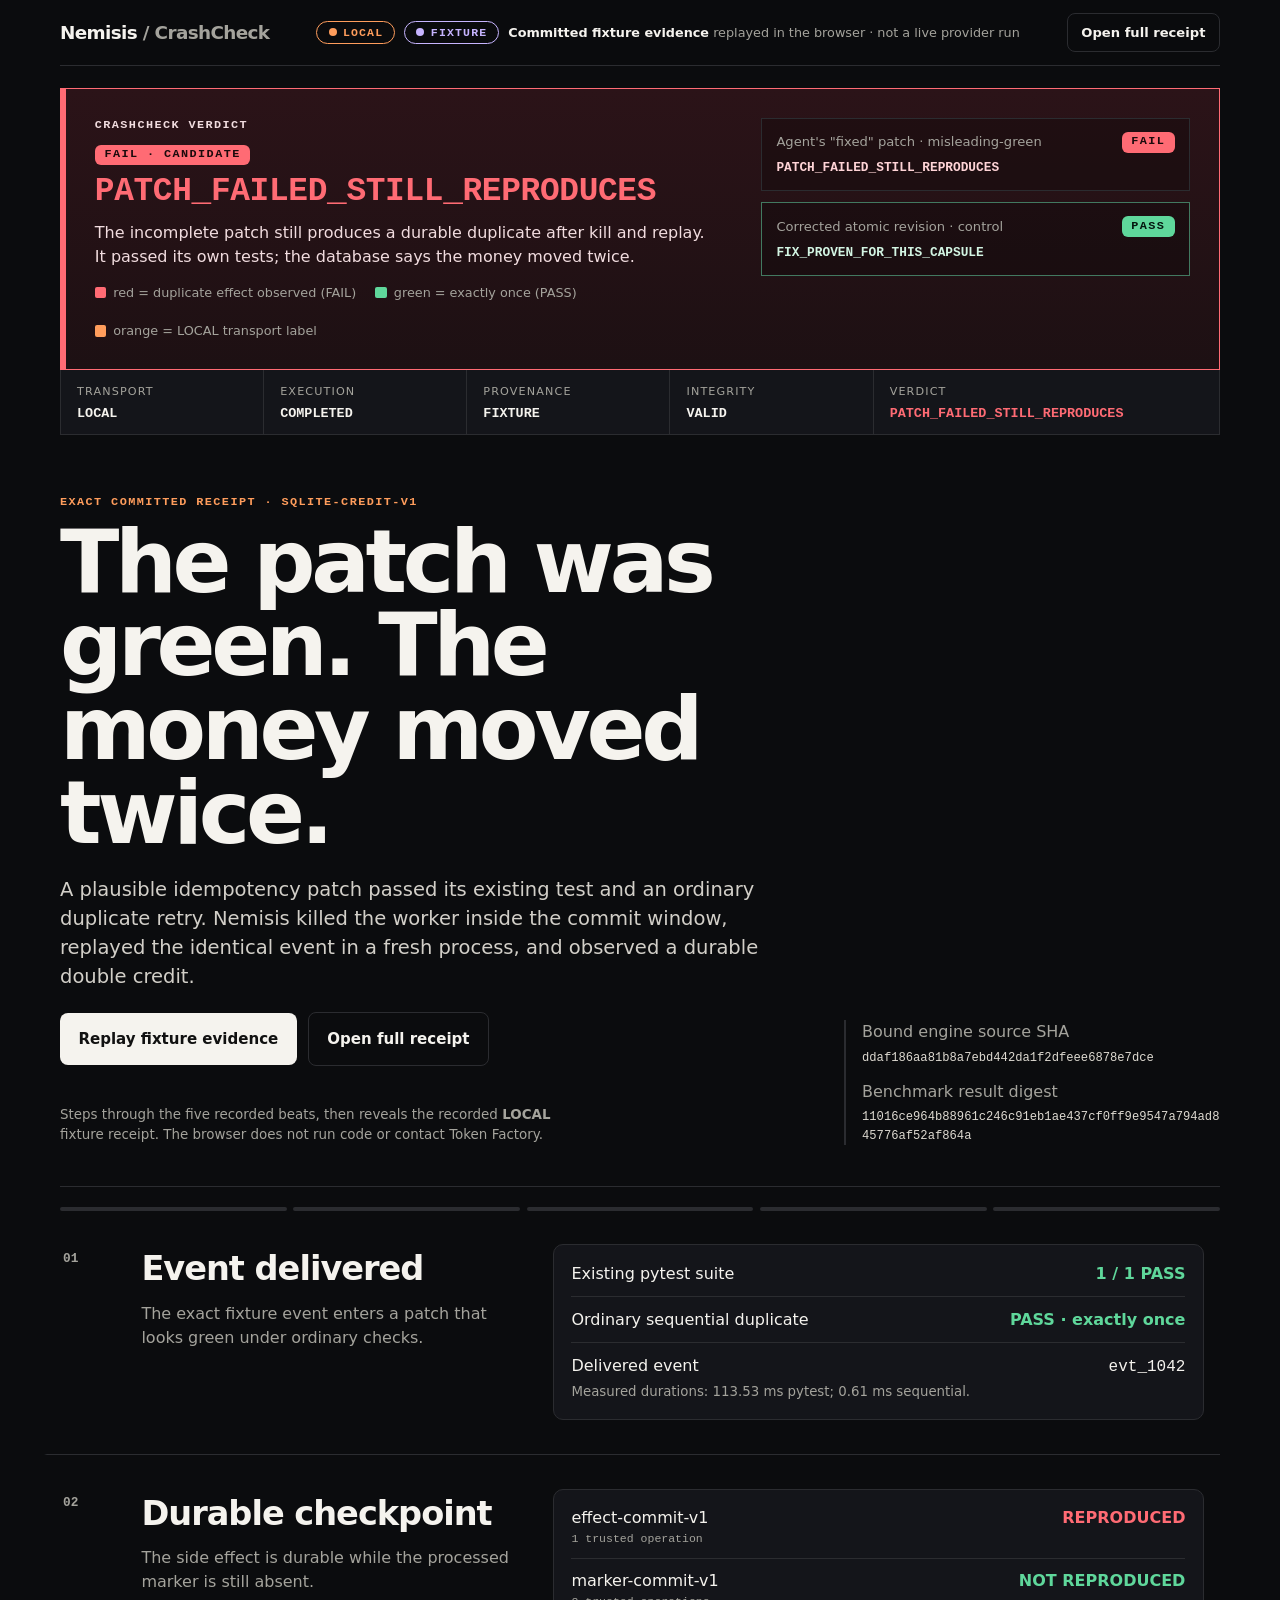
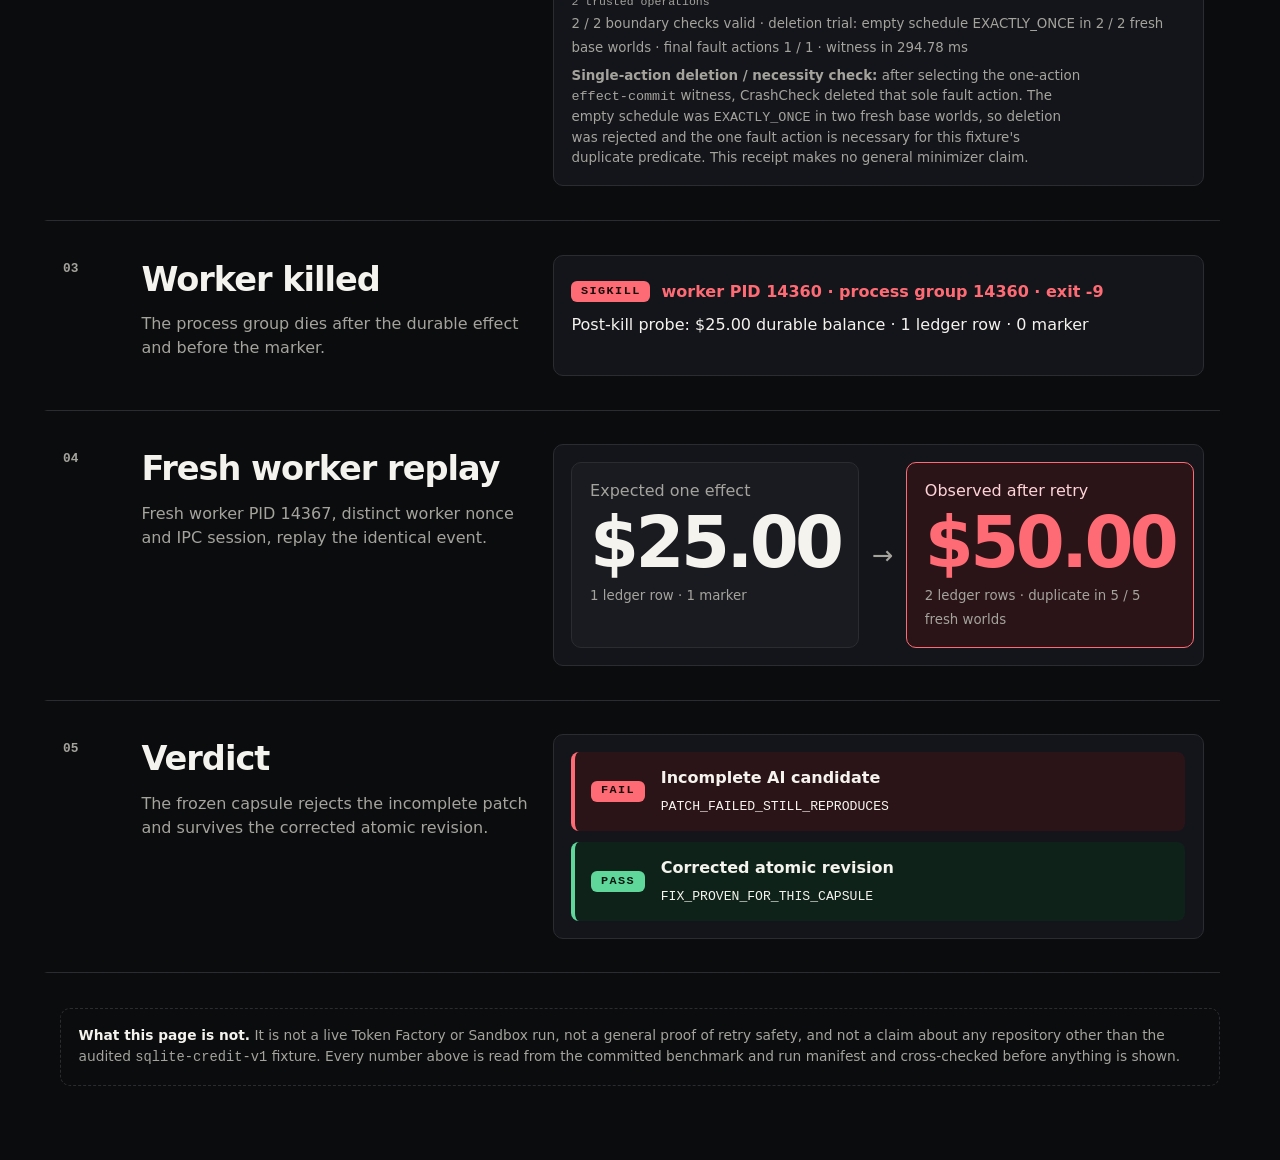
==== docs/assets/crashcheck-hero/index.html @ 2a5b7888 "feat(viewer): stepped replay, persistent LOCAL / FIXTURE badge bar, explicit PASS / FAIL language Th" ====
<!doctype html>
<html lang="en">
<head>
<meta charset="utf-8">
<meta name="viewport" content="width=device-width,initial-scale=1">
<meta name="description" content="Nemisis CrashCheck LOCAL fixture evidence receipt">
<title>Nemisis CrashCheck — loading bound fixture evidence</title>
<style>
:root {
  color-scheme: dark;
  font-family: Inter, "SF Pro Text", ui-sans-serif, system-ui, -apple-system, "Segoe UI", sans-serif;
  --bg: #0b0c0e;
  --ink: #f5f3ee;
  --muted: #a4a39c;
  --faint: #6f6e68;
  --line: #2b2c30;
  --panel: #14151a;
  --panel-2: #1a1b21;
  --orange: #ff9d5c;
  --violet: #c7b5ff;
  --red: #ff6b74;
  --red-ink: #ffd4d7;
  --red-tint: #2a1418;
  --green: #5fd79b;
  --green-ink: #d3f5e3;
  --green-tint: #0f2219;
  --mono: ui-monospace, "SF Mono", SFMono-Regular, Menlo, Consolas, monospace;
}
* { box-sizing: border-box; }
html { scroll-behavior: smooth; }
body {
  margin: 0;
  background: var(--bg);
  color: var(--ink);
  line-height: 1.5;
  font-feature-settings: "tnum" 1, "cv11" 1;
  -webkit-font-smoothing: antialiased;
}
a { color: inherit; }
code { font-family: var(--mono); overflow-wrap: anywhere; }
.skip { position: absolute; left: -9999px; }
.skip:focus { left: 1rem; top: 1rem; z-index: 3; background: var(--ink); color: #111; padding: .5rem; }
.muted, small { color: var(--muted); }
main { width: min(1160px, calc(100% - 2rem)); margin: auto; padding: 0 0 5rem; }

/* ---------- top bar: identity + truth labels, always visible ---------- */
.topbar {
  position: sticky; top: 0; z-index: 2;
  display: flex; align-items: center; justify-content: space-between; gap: 1rem; flex-wrap: wrap;
  padding: .8rem 0;
  background: color-mix(in srgb, var(--bg) 88%, transparent);
  backdrop-filter: blur(10px);
  border-bottom: 1px solid var(--line);
}
.wordmark { font-weight: 850; letter-spacing: -.035em; font-size: 1.15rem; }
.wordmark span { color: var(--muted); font-weight: 600; }
.badges { display: flex; align-items: center; gap: .55rem; flex-wrap: wrap; }
.badge {
  display: inline-flex; align-items: center; gap: .4rem;
  border: 1px solid currentColor; border-radius: 999px;
  padding: .3rem .7rem;
  font: 800 .72rem/1 var(--mono); letter-spacing: .1em;
}
.badge::before { content: ""; width: .5rem; height: .5rem; border-radius: 50%; background: currentColor; }
.local { color: var(--orange); }
.fixture { color: var(--violet); }
.truth-note { color: var(--muted); font-size: .8rem; }
.truth-note b { color: var(--ink); font-weight: 650; }
.topbar .button { padding: .55rem .85rem; font-size: .82rem; }

/* ---------- pass / fail language ---------- */
.pill {
  display: inline-flex; align-items: center; gap: .4rem;
  border-radius: 6px; padding: .28rem .6rem;
  font: 900 .74rem/1 var(--mono); letter-spacing: .12em;
}
.pill.fail { background: var(--red); color: #1b0a0c; }
.pill.pass { background: var(--green); color: #05170f; }
.pass { color: var(--green); font-weight: 800; }
.fail { color: var(--red); font-weight: 800; }
.legend { display: flex; gap: 1.2rem; flex-wrap: wrap; margin: .9rem 0 0; padding: 0; list-style: none; font-size: .8rem; color: var(--muted); }
.legend li { display: flex; align-items: center; gap: .45rem; }
.legend i { width: .7rem; height: .7rem; border-radius: 2px; display: inline-block; }

/* ---------- verdict first ---------- */
.verdict-first {
  margin-top: 1.4rem;
  display: grid; grid-template-columns: minmax(0, 1.5fr) minmax(280px, 1fr); gap: 1.4rem;
  border: 1px solid var(--red); border-left: 6px solid var(--red);
  background: linear-gradient(180deg, #2b1318, #1d1013);
  padding: clamp(1.1rem, 3vw, 1.8rem);
}
.verdict-first .eyebrow { margin: 0 0 .5rem; }
.verdict-first h1 {
  margin: .5rem 0 .6rem; color: var(--red);
  font: 850 clamp(1.15rem, 2.8vw, 2.05rem)/1.15 var(--mono); letter-spacing: -.01em; overflow-wrap: anywhere;
}
.verdict-first p { margin: 0; max-width: 60ch; color: #f1dcdf; }
.controls { display: grid; gap: .7rem; align-content: start; }
.control { border: 1px solid var(--line); background: rgba(0,0,0,.25); padding: .8rem .9rem; display: grid; gap: .35rem; }
.control header { display: flex; justify-content: space-between; align-items: center; gap: .6rem; font-size: .82rem; color: var(--muted); }
.control code { font-size: .8rem; font-weight: 700; }
.control.fixed { border-color: color-mix(in srgb, var(--green) 45%, var(--line)); }
.control.fixed code { color: var(--green-ink); }
.control.broken code { color: var(--red-ink); }

.axes {
  display: grid; grid-template-columns: repeat(4, minmax(0, 1fr)) minmax(0, 1.7fr); margin: 0;
  border: 1px solid var(--line); border-top: 0; background: var(--panel);
}
.axis { min-width: 0; padding: .85rem 1rem; border-right: 1px solid var(--line); }
.axis:last-child { border-right: 0; }
.axis dt { color: var(--muted); font-size: .7rem; text-transform: uppercase; letter-spacing: .1em; }
.axis dd { margin: .3rem 0 0; font: 750 .84rem var(--mono); overflow-wrap: anywhere; }
.axis.verdict-axis dd { color: var(--red); }

/* ---------- hero ---------- */
.eyebrow { color: var(--orange); font: 700 .74rem var(--mono); letter-spacing: .12em; text-transform: uppercase; }
.hero { display: grid; grid-template-columns: minmax(0, 1.4fr) minmax(300px, .7fr); gap: 2rem; align-items: end; padding: 3rem 0 2.6rem; }
.hero h2 { max-width: 14ch; margin: .7rem 0 1rem; font-size: clamp(2.6rem, 6.8vw, 5.8rem); line-height: .96; letter-spacing: -.05em; font-weight: 850; }
.lede { max-width: 58ch; font-size: clamp(1.02rem, 1.8vw, 1.22rem); color: #d2cfc8; }
.actions { display: flex; align-items: center; gap: .7rem; flex-wrap: wrap; margin-top: 1.3rem; }
.button { border: 0; border-radius: 8px; background: var(--ink); color: #111; padding: .9rem 1.15rem; font: inherit; font-size: .94rem; font-weight: 800; cursor: pointer; text-decoration: none; display: inline-flex; align-items: center; gap: .5rem; }
.button:hover, .button:focus-visible { background: var(--orange); }
.button.secondary { color: var(--ink); background: transparent; border: 1px solid var(--line); }
.button.secondary:hover, .button.secondary:focus-visible { border-color: var(--ink); background: transparent; }
.button:disabled { cursor: progress; opacity: .6; }
.replay-note { margin: .8rem 0 0; font-size: .84rem; color: var(--muted); max-width: 60ch; }
.replay-status { margin: .5rem 0 0; min-height: 1.4em; font: 700 .8rem var(--mono); color: var(--orange); letter-spacing: .02em; }
.source { border-left: 2px solid var(--line); padding-left: 1rem; min-width: 0; display: grid; gap: .8rem; }
.source code { display: block; margin-top: .3rem; color: #dedad1; font-size: .76rem; }

/* ---------- five beats with a progress rail ---------- */
.story { border-top: 1px solid var(--line); position: relative; }
.rail { display: grid; grid-template-columns: repeat(5, 1fr); gap: .4rem; padding: 1.2rem 0 0; }
.rail span { height: 4px; border-radius: 2px; background: var(--line); transition: background .3s ease; }
.rail span.done { background: var(--orange); }
.rail span.active { background: var(--ink); }
.beat {
  display: grid; grid-template-columns: 3.6rem minmax(0, .9fr) minmax(300px, 1.5fr); gap: 1.3rem;
  padding: 2.1rem 1rem 2.1rem 0; margin-left: -1rem; padding-left: 1rem;
  border-bottom: 1px solid var(--line); border-left: 3px solid transparent;
  transition: background .35s ease, border-color .35s ease, opacity .35s ease;
}
.beat.active { background: linear-gradient(90deg, rgba(255,157,92,.10), transparent 70%); border-left-color: var(--orange); }
.beat.done { border-left-color: var(--faint); }
.story.replaying .beat:not(.active):not(.done) { opacity: .45; }
.number { color: var(--muted); font: 800 .8rem var(--mono); padding-top: .4rem; }
.beat.active .number { color: var(--orange); }
.beat h2 { margin: 0; font-size: clamp(1.4rem, 3vw, 2.1rem); letter-spacing: -.03em; font-weight: 800; }
.beat p { margin-top: .45rem; }
.panel { background: var(--panel); border: 1px solid var(--line); border-radius: 10px; padding: 1.05rem 1.1rem; }
.checks, .worlds, .timeline { list-style: none; margin: 0; padding: 0; display: grid; gap: .65rem; }
.checks li, .worlds li { display: flex; justify-content: space-between; gap: .75rem; align-items: baseline; border-bottom: 1px solid var(--line); padding-bottom: .65rem; }
.checks li:last-child, .worlds li:last-child { border: 0; padding-bottom: 0; }
.worlds span:first-child { min-width: 0; }
.worlds code { display: block; color: var(--muted); font-size: .72rem; }
.kill-line { display: flex; align-items: center; gap: .7rem; flex-wrap: wrap; margin: 0 0 .6rem; }
.money { display: grid; grid-template-columns: 1fr auto 1fr; gap: .8rem; align-items: stretch; }
.money > div { border: 1px solid var(--line); border-radius: 10px; padding: 1rem 1.1rem; background: var(--panel-2); }
.money strong { display: block; font-size: clamp(2.3rem, 6.5vw, 4.4rem); line-height: 1; letter-spacing: -.05em; margin: .3rem 0; }
.money .observed { border-color: var(--red); background: var(--red-tint); color: var(--red-ink); }
.money .observed strong { color: var(--red); }
.money .expected strong { color: var(--ink); }
.arrow { color: var(--muted); font-size: 1.6rem; align-self: center; }
.verdicts { display: grid; gap: .7rem; }
.verdict { display: grid; grid-template-columns: auto 1fr; gap: .4rem 1rem; align-items: center; padding: .9rem 1rem; border-radius: 8px; border-left: 4px solid var(--red); background: var(--red-tint); }
.verdict.fixed { border-color: var(--green); background: var(--green-tint); }
.verdict b { display: block; grid-column: 2; }
.verdict code { grid-column: 2; font-size: .82rem; }
.verdict .pill { grid-row: 1 / span 2; }

/* ---------- receipt ---------- */
#receipt[hidden] { display: none; }
#receipt { margin-top: 1.6rem; border: 1px solid var(--orange); border-radius: 12px; background: #15120f; padding: clamp(1rem, 3vw, 2rem); }
#receipt h2 { margin-top: 0; letter-spacing: -.02em; }
.facts { display: grid; grid-template-columns: repeat(auto-fit, minmax(170px, 1fr)); gap: .7rem; margin: 1.2rem 0; }
.fact { border: 1px solid var(--line); border-radius: 8px; padding: .85rem .9rem; background: rgba(0,0,0,.25); }
.fact span { display: block; color: var(--muted); font-size: .76rem; }
.fact strong { display: block; margin-top: .3rem; font-size: 1.05rem; }
.bindings { display: grid; gap: .65rem; }
.binding { border-left: 2px solid var(--line); padding-left: .7rem; }
.binding span, .binding code { display: block; }
.binding span { color: var(--muted); font-size: .76rem; }
.binding code { margin-top: .2rem; font-size: .74rem; }
.links { display: flex; gap: 1rem; flex-wrap: wrap; margin-top: 1rem; }
details { margin-top: 1rem; }
summary { cursor: pointer; font-weight: 750; }
.not-claimed { margin: 2.2rem 0 0; padding: 1rem 1.1rem; border: 1px dashed var(--line); border-radius: 10px; color: var(--muted); font-size: .86rem; }
.not-claimed b { color: var(--ink); }

/* ---------- fail-closed status card ---------- */
.evidence-status { margin: 18vh auto 0; max-width: 48rem; border: 1px solid var(--line); border-radius: 12px; padding: clamp(1rem, 4vw, 2rem); background: var(--panel); }
.evidence-status h1 { margin: .4rem 0; font-size: clamp(2rem, 6vw, 4rem); line-height: 1; letter-spacing: -.04em; }

@media (max-width: 900px) {
  .axes { grid-template-columns: repeat(auto-fit, minmax(150px, 1fr)); }
  .axis { border-bottom: 1px solid var(--line); }
}
@media (max-width: 760px) {
  main { width: min(100% - 1.25rem, 1160px); }
  .topbar { position: static; }
  .verdict-first { grid-template-columns: 1fr; }
  .hero { grid-template-columns: 1fr; gap: 1rem; padding-top: 2rem; }
  .beat { grid-template-columns: 2.2rem 1fr; }
  .beat > .panel { grid-column: 1 / -1; }
  .money { grid-template-columns: 1fr; }
  .arrow { display: none; }
}
@media (prefers-reduced-motion: reduce) {
  html { scroll-behavior: auto; }
  .beat, .rail span { transition: none; }
}
</style>
</head>
<body>
<a class="skip" id="skip-link" href="#evidence-status">Skip to evidence status</a>
<main>
<section class="evidence-status" id="evidence-status" aria-live="polite" aria-atomic="true">
  <p class="eyebrow">Evidence binding</p>
  <h1 id="evidence-status-title">Loading exact receipt…</h1>
  <p class="muted" id="evidence-status-detail">No behavioral claim is shown until the benchmark and run manifest validate against each other.</p>
</section>
<div id="bound-evidence" hidden>
<nav class="topbar" aria-label="Receipt identity">
  <span class="wordmark">Nemisis <span>/ CrashCheck</span></span>
  <span class="badges">
    <span class="badge local">LOCAL</span><span class="badge fixture">FIXTURE</span>
    <span class="truth-note"><b>Committed fixture evidence</b> replayed in the browser · not a live provider run</span>
  </span>
  <a class="button secondary" data-link="report">Open full receipt</a>
</nav>

<section class="verdict-first" aria-labelledby="verdict-heading">
  <div>
    <p class="eyebrow">CrashCheck verdict</p>
    <span class="pill fail">FAIL · CANDIDATE</span>
    <h1 id="verdict-heading" data-field="candidate-verdict">Loading bound verdict…</h1>
    <p>The incomplete patch still produces a durable duplicate after kill and replay. It passed its own tests; the database says the money moved twice.</p>
    <ul class="legend" aria-label="Color language">
      <li><i style="background:var(--red)"></i>red = duplicate effect observed (FAIL)</li>
      <li><i style="background:var(--green)"></i>green = exactly once (PASS)</li>
      <li><i style="background:var(--orange)"></i>orange = LOCAL transport label</li>
    </ul>
  </div>
  <div class="controls" aria-label="Both revisions under the same capsule">
    <div class="control broken">
      <header><span>Agent's "fixed" patch · misleading-green</span><span class="pill fail">FAIL</span></header>
      <code data-field="candidate-verdict">—</code>
    </div>
    <div class="control fixed">
      <header><span>Corrected atomic revision · control</span><span class="pill pass">PASS</span></header>
      <code data-field="corrected-verdict">—</code>
    </div>
  </div>
</section>
<dl class="axes" aria-label="Independent evidence axes">
  <div class="axis"><dt>Transport</dt><dd data-field="transport">—</dd></div>
  <div class="axis"><dt>Execution</dt><dd data-field="execution">—</dd></div>
  <div class="axis"><dt>Provenance</dt><dd data-field="provenance">—</dd></div>
  <div class="axis"><dt>Integrity</dt><dd data-field="integrity">—</dd></div>
  <div class="axis verdict-axis"><dt>Verdict</dt><dd data-field="candidate-verdict">—</dd></div>
</dl>

<header class="hero">
  <div>
    <p class="eyebrow">Exact committed receipt · sqlite-credit-v1</p>
    <h2>The patch was green. The money moved twice.</h2>
    <p class="lede">A plausible idempotency patch passed its existing test and an ordinary duplicate retry. Nemisis killed the worker inside the commit window, replayed the identical event in a fresh process, and observed a durable double credit.</p>
    <div class="actions">
      <button class="button" id="replay" type="button" aria-controls="receipt" aria-expanded="false">Replay fixture evidence</button>
      <a class="button secondary" data-link="report">Open full receipt</a>
    </div>
    <p class="replay-status" id="replay-status" aria-live="polite"></p>
    <p class="replay-note" id="replay-note">Steps through the five recorded beats, then reveals the recorded <b>LOCAL</b> fixture receipt. The browser does not run code or contact Token Factory.</p>
  </div>
  <div class="source">
    <div><span class="muted">Bound engine source SHA</span><code data-field="source-commit">loading exact receipt…</code></div>
    <div><span class="muted">Benchmark result digest</span><code data-field="benchmark-digest">loading exact receipt…</code></div>
  </div>
</header>

<section class="story" id="story" aria-label="Five-beat evidence story">
  <div class="rail" aria-hidden="true"><span></span><span></span><span></span><span></span><span></span></div>
  <article class="beat" data-beat="1">
    <span class="number">01</span>
    <div><h2>Event delivered</h2><p class="muted">The exact fixture event enters a patch that looks green under ordinary checks.</p></div>
    <div class="panel">
      <ul class="checks">
        <li><span>Existing pytest suite</span><span class="pass" data-field="existing">loading…</span></li>
        <li><span>Ordinary sequential duplicate</span><span class="pass" data-field="ordinary">loading…</span></li>
        <li><span>Delivered event</span><code data-field="event-id">loading…</code></li>
      </ul>
      <small data-field="green-durations">Loading measured durations…</small>
    </div>
  </article>

  <article class="beat" data-beat="2">
    <span class="number">02</span>
    <div><h2>Durable checkpoint</h2><p class="muted">The side effect is durable while the processed marker is still absent.</p></div>
    <div class="panel">
      <ul class="worlds">
        <li><span>effect-commit-v1<code>1 trusted operation</code></span><span class="fail">REPRODUCED</span></li>
        <li><span>marker-commit-v1<code>2 trusted operations</code></span><span class="pass">NOT REPRODUCED</span></li>
      </ul>
      <small data-field="hunt">Loading measured hunt receipt…</small>
      <p class="replay-note"><b>Single-action deletion / necessity check:</b> after selecting the one-action <code>effect-commit</code> witness, CrashCheck deleted that sole fault action. The empty schedule was <code>EXACTLY_ONCE</code> in two fresh base worlds, so deletion was rejected and the one fault action is necessary for this fixture's duplicate predicate. This receipt makes no general minimizer claim.</p>
    </div>
  </article>

  <article class="beat" data-beat="3">
    <span class="number">03</span>
    <div><h2>Worker killed</h2><p class="muted">The process group dies after the durable effect and before the marker.</p></div>
    <div class="panel">
      <p class="kill-line"><span class="pill fail">SIGKILL</span><span class="fail" data-field="worker-kill">Loading kill receipt…</span></p>
      <p data-field="post-kill">Loading post-kill durable probe…</p>
    </div>
  </article>

  <article class="beat" data-beat="4">
    <span class="number">04</span>
    <div><h2>Fresh worker replay</h2><p class="muted"><span data-field="fresh-worker">A distinct worker and IPC session</span> replay the identical event.</p></div>
    <div class="panel money" aria-label="Expected versus observed credit">
      <div class="expected"><span class="muted">Expected one effect</span><strong data-field="expected">—</strong><small>1 ledger row · 1 marker</small></div>
      <span class="arrow" aria-hidden="true">→</span>
      <div class="observed"><span>Observed after retry</span><strong data-field="observed">—</strong><small data-field="candidate-proof">Loading proof worlds…</small></div>
    </div>
  </article>

  <article class="beat" data-beat="5">
    <span class="number">05</span>
    <div><h2>Verdict</h2><p class="muted">The frozen capsule rejects the incomplete patch and survives the corrected atomic revision.</p></div>
    <div class="panel">
      <div class="verdicts">
        <div class="verdict"><span class="pill fail">FAIL</span><b>Incomplete AI candidate</b><code data-field="candidate-verdict">—</code></div>
        <div class="verdict fixed"><span class="pill pass">PASS</span><b>Corrected atomic revision</b><code data-field="corrected-verdict">—</code></div>
      </div>
    </div>
  </article>
</section>

<section id="receipt" hidden aria-live="polite" aria-labelledby="receipt-title">
  <p class="eyebrow">Recorded evidence · LOCAL · FIXTURE</p>
  <h2 id="receipt-title">Fixture receipt ready to inspect</h2>
  <p>This action revealed already-recorded evidence bound to the source SHA above. It did not start a local process, a cloud Sandbox, or a model request.</p>
  <div class="facts">
    <div class="fact"><span>Hunt worlds</span><strong data-field="hunt-worlds">—</strong></div>
    <div class="fact"><span>Proof worlds</span><strong data-field="proof-worlds">—</strong></div>
    <div class="fact"><span>Candidate result</span><strong class="fail" data-field="candidate-result">—</strong></div>
    <div class="fact"><span>Corrected result</span><strong class="pass" data-field="corrected-result">—</strong></div>
    <div class="fact"><span>CrashCheck wall time</span><strong data-field="crash-wall">—</strong></div>
    <div class="fact"><span>Total benchmark</span><strong data-field="total-wall">—</strong></div>
  </div>
  <details>
    <summary>Exact evidence bindings</summary>
    <div class="bindings">
      <div class="binding"><span>Engine source SHA</span><code data-field="source-commit">loading…</code></div>
      <div class="binding"><span>Candidate tree digest</span><code data-field="candidate-tree">loading…</code></div>
      <div class="binding"><span>Capsule digest</span><code data-field="capsule-digest">loading…</code></div>
      <div class="binding"><span>Event digest</span><code data-field="event-digest">loading…</code></div>
    </div>
  </details>
  <div class="links">
    <a data-link="report">Full HTML receipt</a>
    <a data-link="capsule" download>Download capsule</a>
    <a data-link="regression" download>Download regression test</a>
    <a href="../../../benchmarks/results/crashcheck-v1.json">Machine benchmark</a>
  </div>
</section>

<p class="not-claimed"><b>What this page is not.</b> It is not a live Token Factory or Sandbox run, not a general proof of retry safety, and not a claim about any repository other than the audited <code>sqlite-credit-v1</code> fixture. Every number above is read from the committed benchmark and run manifest and cross-checked before anything is shown.</p>
</div>
</main>
<script id="receipt-config" type="application/json">
{"run_id":"local-20260831T020037-73e97ef2"}
</script>
<script>
const button = document.querySelector("#replay");
const receipt = document.querySelector("#receipt");
const boundEvidence = document.querySelector("#bound-evidence");
const evidenceStatus = document.querySelector("#evidence-status");
const evidenceStatusTitle = document.querySelector("#evidence-status-title");
const evidenceStatusDetail = document.querySelector("#evidence-status-detail");
const skipLink = document.querySelector("#skip-link");
const story = document.querySelector("#story");
const replayStatus = document.querySelector("#replay-status");
const beats = Array.from(document.querySelectorAll(".beat"));
const rail = Array.from(document.querySelectorAll(".rail span"));
const config = JSON.parse(document.querySelector("#receipt-config").textContent);
const benchmarkPath = "../../../benchmarks/results/crashcheck-v1.json";
const manifestPath = `runs/${config.run_id}/manifest.json`;
const field = (name, value) => {
  document.querySelectorAll(`[data-field="${name}"]`).forEach((node) => { node.textContent = value; });
};
const money = (cents) => `$${(cents / 100).toFixed(2)}`;
const milliseconds = (nanoseconds) => `${(nanoseconds / 1e6).toFixed(2)} ms`;

Promise.all([
  fetch(benchmarkPath).then((response) => {
    if (!response.ok) throw new Error("benchmark receipt is unavailable");
    return response.json();
  }),
  fetch(manifestPath).then((response) => {
    if (!response.ok) throw new Error("run manifest is unavailable");
    return response.json();
  }),
]).then(([benchmark, manifest]) => {
  const result = manifest.result;
  const capsule = manifest.capsule;
  const cases = Object.fromEntries(benchmark.cases.map((item) => [item.variant, item]));
  const candidate = cases["misleading-green"];
  const corrected = cases.atomic;
  const candidateAttempt = result.attempts.find((item) => item.role === "candidate");
  const firstWorker = candidateAttempt?.spawns.find((item) => item.phase === "first");
  const replayWorker = candidateAttempt?.spawns.find((item) => item.phase === "replay");
  const boundTrees = new Set(result.bindings.map((item) => item.tree_digest));
  const completeCase = (item, observation) => item
    && item.crashcheck.observation === observation
    && item.crashcheck.attempted_world_count === 5
    && item.crashcheck.completed_world_count === 5
    && item.crashcheck.valid_world_count === 5
    && item.crashcheck.attempts.every((attempt) => (
      attempt.execution_status === "COMPLETED"
      && attempt.integrity_status === "VALID"
      && attempt.observation === observation
      && attempt.final_state.balance_cents === (
        observation === "DUPLICATE_EFFECT" ? capsule.amount_cents * 2 : capsule.amount_cents
      )
      && attempt.final_state.ledger_count === (
        observation === "DUPLICATE_EFFECT" ? 2 : 1
      )
      && attempt.final_state.marker_count === 1
    ));
  const correctedVerdict = completeCase(corrected, "EXACTLY_ONCE")
    ? "FIX_PROVEN_FOR_THIS_CAPSULE"
    : null;
  const bound = benchmark.capsule_digest === capsule.digest
    && result.capsule_digest === capsule.digest
    && benchmark.engine_code_digest === result.engine_code_digest
    && benchmark.source_commit === result.engine_source_commit
    && result.transport === "LOCAL"
    && result.execution_status === "COMPLETED"
    && result.integrity_status === "VALID"
    && result.verdict === "PATCH_FAILED_STILL_REPRODUCES"
    && benchmark.crashcheck_verdict === result.verdict
    && capsule.truth_label === "FIXTURE"
    && candidate?.pytest.outcome === "PASS"
    && candidate?.sequential.outcome === "PASS"
    && completeCase(candidate, "DUPLICATE_EFFECT")
    && correctedVerdict === "FIX_PROVEN_FOR_THIS_CAPSULE"
    && benchmark.hunt.fault_action_deletion_trial_count === 1
    && benchmark.hunt.deletion_confirmation_world_count === 2
    && benchmark.hunt.initial_fault_action_count === 1
    && benchmark.hunt.final_fault_action_count === 1
    && benchmark.hunt.fault_action_retention_ratio === 1
    && candidateAttempt
    && firstWorker
    && replayWorker
    && candidateAttempt.kill_signal === 9
    && firstWorker.exit_code === -9
    && firstWorker.event_digest === capsule.event_digest
    && replayWorker.event_digest === capsule.event_digest
    && firstWorker.worker_nonce !== replayWorker.worker_nonce
    && firstWorker.ipc_session_id !== replayWorker.ipc_session_id
    && boundTrees.size === 3
    && benchmark.cases.every((item) => boundTrees.has(item.tree_digest));
  if (!bound) throw new Error("benchmark and run receipts are not bound to the same evidence");

  field("source-commit", benchmark.source_commit);
  field("benchmark-digest", benchmark.result_digest);
  field("transport", result.transport);
  field("execution", result.execution_status);
  field("provenance", capsule.truth_label);
  field("integrity", result.integrity_status);
  field("existing", `${candidate.pytest.passed_count} / ${candidate.pytest.test_count} ${candidate.pytest.outcome}`);
  field("ordinary", `${candidate.sequential.outcome} · ${candidate.sequential.observation.toLowerCase().replace("_", " ")}`);
  field("event-id", capsule.event_id);
  field("green-durations", `Measured durations: ${milliseconds(candidate.pytest.wall_time_ns)} pytest; ${milliseconds(candidate.sequential.wall_time_ns)} sequential.`);
  field("hunt", `${benchmark.hunt.valid_world_count} / ${benchmark.hunt.attempted_world_count} boundary checks valid · deletion trial: empty schedule EXACTLY_ONCE in ${benchmark.hunt.deletion_confirmation_world_count} / ${benchmark.hunt.deletion_confirmation_world_count} fresh base worlds · final fault actions ${benchmark.hunt.final_fault_action_count} / ${benchmark.hunt.initial_fault_action_count} · witness in ${milliseconds(benchmark.hunt.time_to_first_witness_ns)}`);
  field("worker-kill", `worker PID ${firstWorker.pid} · process group ${firstWorker.process_group_id} · exit ${firstWorker.exit_code}`);
  field("post-kill", `Post-kill probe: ${money(candidateAttempt.post_kill_snapshot.account_balance_cents)} durable balance · ${candidateAttempt.post_kill_snapshot.event_ledger_count} ledger row · ${candidateAttempt.post_kill_snapshot.event_marker_count} marker`);
  field("fresh-worker", `Fresh worker PID ${replayWorker.pid}, distinct worker nonce and IPC session,`);
  field("expected", money(capsule.amount_cents));
  field("observed", money(candidate.crashcheck.attempts[0].final_state.balance_cents));
  field("candidate-proof", `2 ledger rows · duplicate in ${candidate.crashcheck.valid_world_count} / ${candidate.crashcheck.attempted_world_count} fresh worlds`);
  field("candidate-verdict", result.verdict);
  field("corrected-verdict", correctedVerdict);
  field("capsule-digest", capsule.digest);
  field("candidate-tree", candidate.tree_digest);
  field("event-digest", capsule.event_digest);
  field("hunt-worlds", `${benchmark.hunt.valid_world_count} / ${benchmark.hunt.attempted_world_count} valid`);
  const proofAttempted = benchmark.cases.reduce((total, item) => total + item.crashcheck.attempted_world_count, 0);
  const proofValid = benchmark.cases.reduce((total, item) => total + item.crashcheck.valid_world_count, 0);
  field("proof-worlds", `${proofValid} / ${proofAttempted} valid`);
  field("candidate-result", `${candidate.crashcheck.valid_world_count} / ${candidate.crashcheck.attempted_world_count} duplicate`);
  field("corrected-result", `${corrected.crashcheck.valid_world_count} / ${corrected.crashcheck.attempted_world_count} exactly once`);
  field("crash-wall", `${(benchmark.crashcheck_wall_time_ns / 1e9).toFixed(3)} s`);
  field("total-wall", `${(benchmark.wall_time_ns / 1e9).toFixed(3)} s`);

  document.querySelectorAll('[data-link="report"]').forEach((link) => {
    link.href = `runs/${config.run_id}/report.html`;
  });
  const repro = `repros/double-credit/${capsule.digest}`;
  document.querySelector('[data-link="capsule"]').href = `${repro}/capsule.json`;
  document.querySelector('[data-link="regression"]').href = `${repro}/test_repro.py`;
  evidenceStatus.hidden = true;
  boundEvidence.hidden = false;
  document.title = "Nemisis CrashCheck — the green patch that still double-credits";
  skipLink.href = "#story";
  skipLink.textContent = "Skip to evidence story";
  button.disabled = false;
}).catch((error) => {
  button.disabled = true;
  boundEvidence.hidden = true;
  document.title = "Nemisis CrashCheck — evidence unavailable";
  evidenceStatusTitle.textContent = "Evidence unavailable";
  evidenceStatusDetail.textContent = `No claim rendered: ${error.message}. Serve the repository root with `
    + "uv run python -m http.server 8000 --bind 127.0.0.1 and open "
    + "http://127.0.0.1:8000/docs/assets/crashcheck-hero/ (fetch is blocked on file:// pages).";
});

// Replay: step through the five recorded beats, then reveal the receipt. Nothing executes;
// the beats are already bound above. Reduced-motion users get the receipt immediately.
const BEAT_MS = 900;
let stepTimer = null;
const resetBeats = () => {
  clearTimeout(stepTimer);
  story.classList.remove("replaying");
  beats.forEach((beat) => beat.classList.remove("active", "done"));
  rail.forEach((segment) => segment.classList.remove("active", "done"));
  replayStatus.textContent = "";
};
const finishReplay = () => {
  story.classList.remove("replaying");
  beats.forEach((beat) => { beat.classList.remove("active"); beat.classList.add("done"); });
  rail.forEach((segment) => { segment.classList.remove("active"); segment.classList.add("done"); });
  replayStatus.textContent = "Replay complete · 5 of 5 recorded beats · receipt revealed";
  receipt.hidden = false;
  button.setAttribute("aria-expanded", "true");
  button.textContent = "Hide fixture evidence";
  button.disabled = false;
  receipt.scrollIntoView({ block: "start" });
};
const stepThrough = (index) => {
  if (index >= beats.length) { finishReplay(); return; }
  if (index > 0) {
    beats[index - 1].classList.replace("active", "done");
    rail[index - 1].classList.replace("active", "done");
  }
  beats[index].classList.add("active");
  rail[index].classList.add("active");
  const title = beats[index].querySelector("h2").textContent;
  replayStatus.textContent = `Replaying recorded receipt · beat ${index + 1} of 5 · ${title}`;
  beats[index].scrollIntoView({ block: "center" });
  stepTimer = setTimeout(() => stepThrough(index + 1), BEAT_MS);
};

button.disabled = true;
button.addEventListener("click", () => {
  if (!receipt.hidden) {
    receipt.hidden = true;
    resetBeats();
    button.setAttribute("aria-expanded", "false");
    button.textContent = "Replay fixture evidence";
    return;
  }
  resetBeats();
  const reduced = window.matchMedia("(prefers-reduced-motion: reduce)").matches;
  if (reduced) { finishReplay(); return; }
  button.disabled = true;
  story.classList.add("replaying");
  stepThrough(0);
});
</script>
</body>
</html>
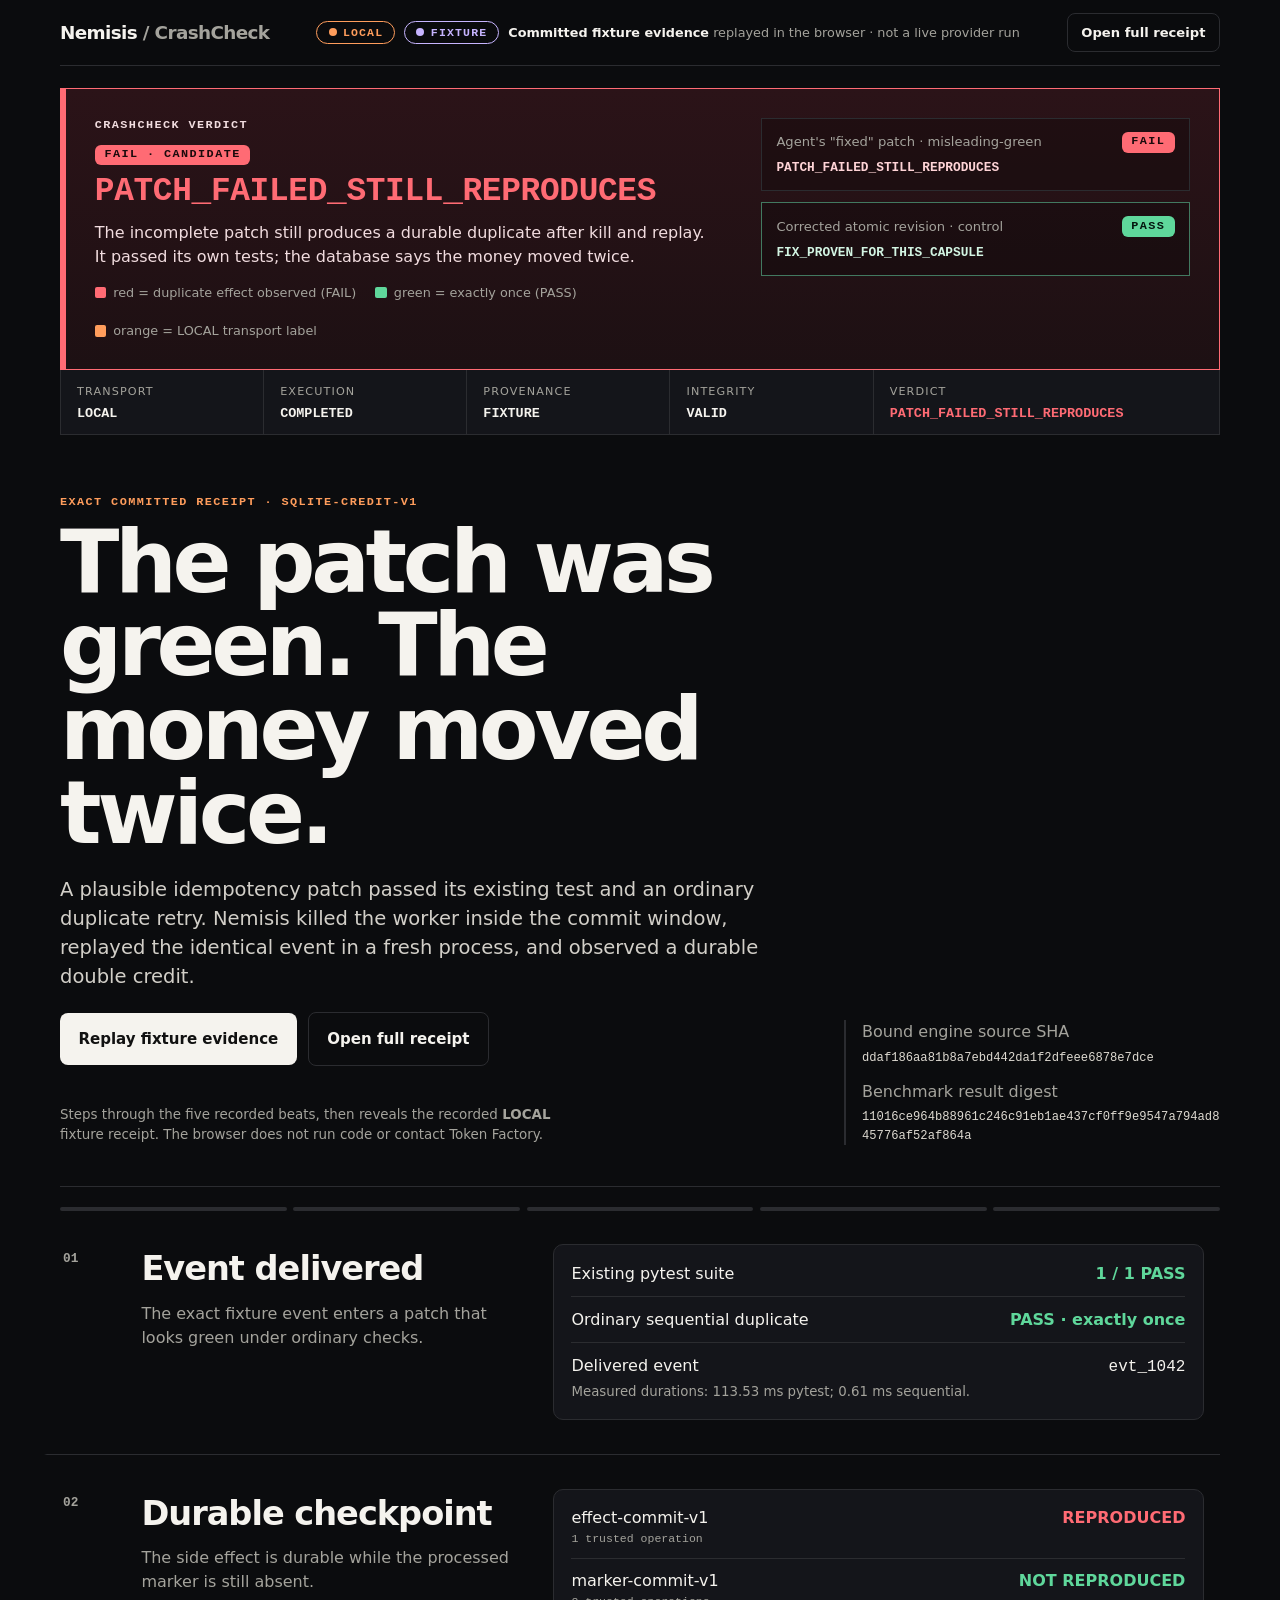
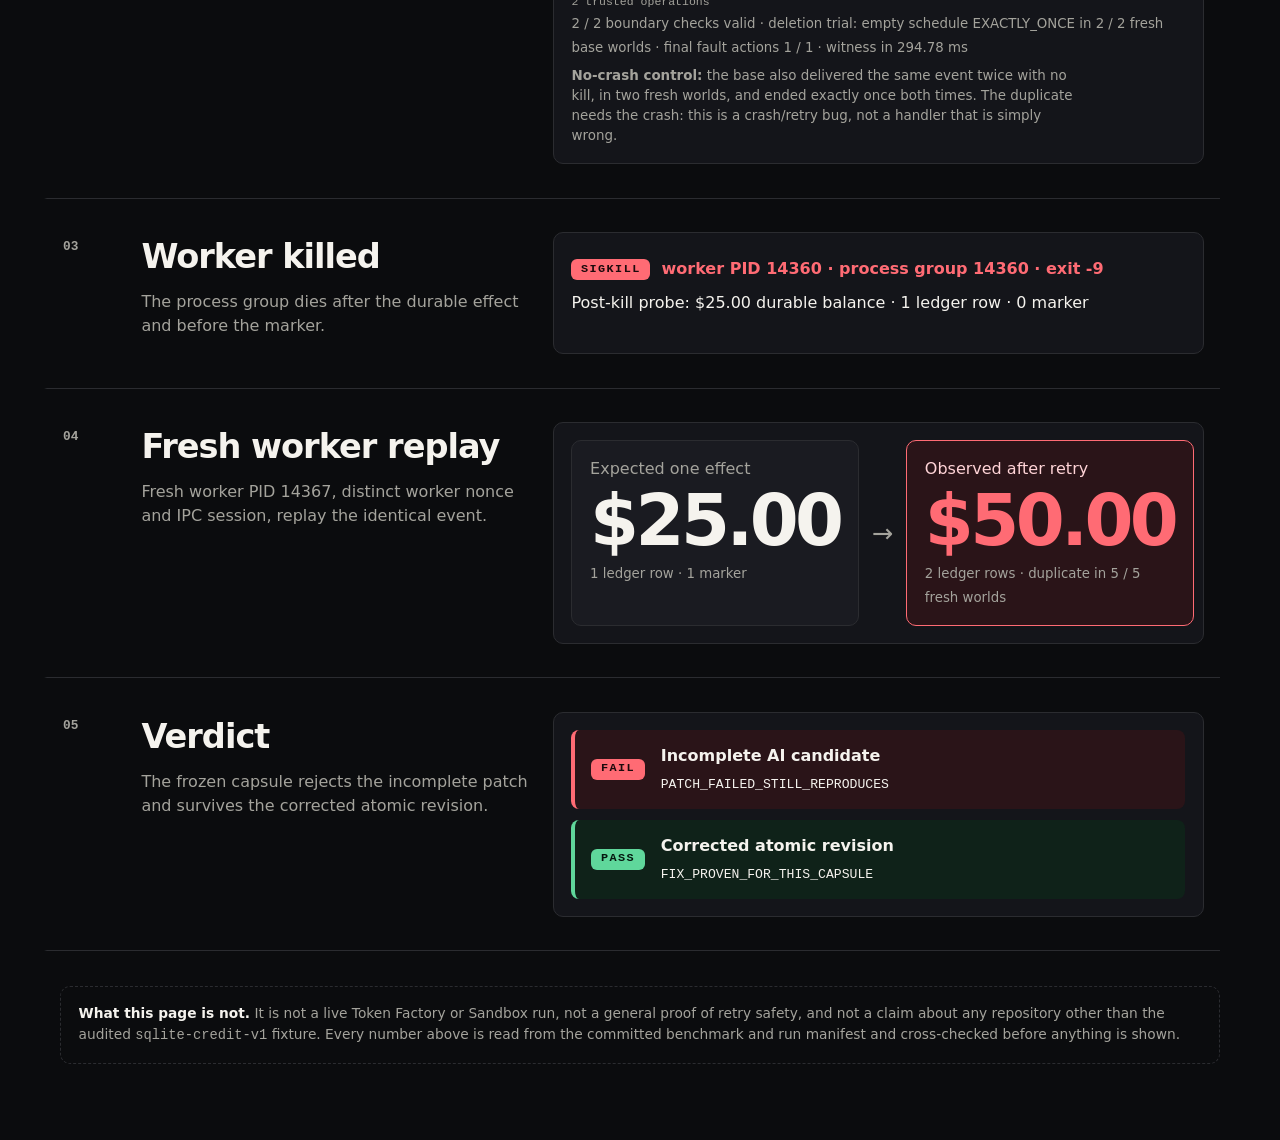
==== commit a8c9879f: "docs+ui: call the necessity proof what it is, a no-crash control The 'single-action deletion / neces" ====
--- a/docs/assets/crashcheck-hero/index.html
+++ b/docs/assets/crashcheck-hero/index.html
@@ -304,7 +304,7 @@
         <li><span>marker-commit-v1<code>2 trusted operations</code></span><span class="pass">NOT REPRODUCED</span></li>
       </ul>
       <small data-field="hunt">Loading measured hunt receipt…</small>
-      <p class="replay-note"><b>Single-action deletion / necessity check:</b> after selecting the one-action <code>effect-commit</code> witness, CrashCheck deleted that sole fault action. The empty schedule was <code>EXACTLY_ONCE</code> in two fresh base worlds, so deletion was rejected and the one fault action is necessary for this fixture's duplicate predicate. This receipt makes no general minimizer claim.</p>
+      <p class="replay-note"><b>No-crash control:</b> the base also delivered the same event twice with no kill, in two fresh worlds, and ended exactly once both times. The duplicate needs the crash: this is a crash/retry bug, not a handler that is simply wrong.</p>
     </div>
   </article>
 
@@ -539,6 +539,7 @@
   button.setAttribute("aria-expanded", "true");
   button.textContent = "Hide fixture evidence";
   button.disabled = false;
+  button.focus({ preventScroll: true });
   receipt.scrollIntoView({ block: "start" });
 };
 const stepThrough = (index) => {
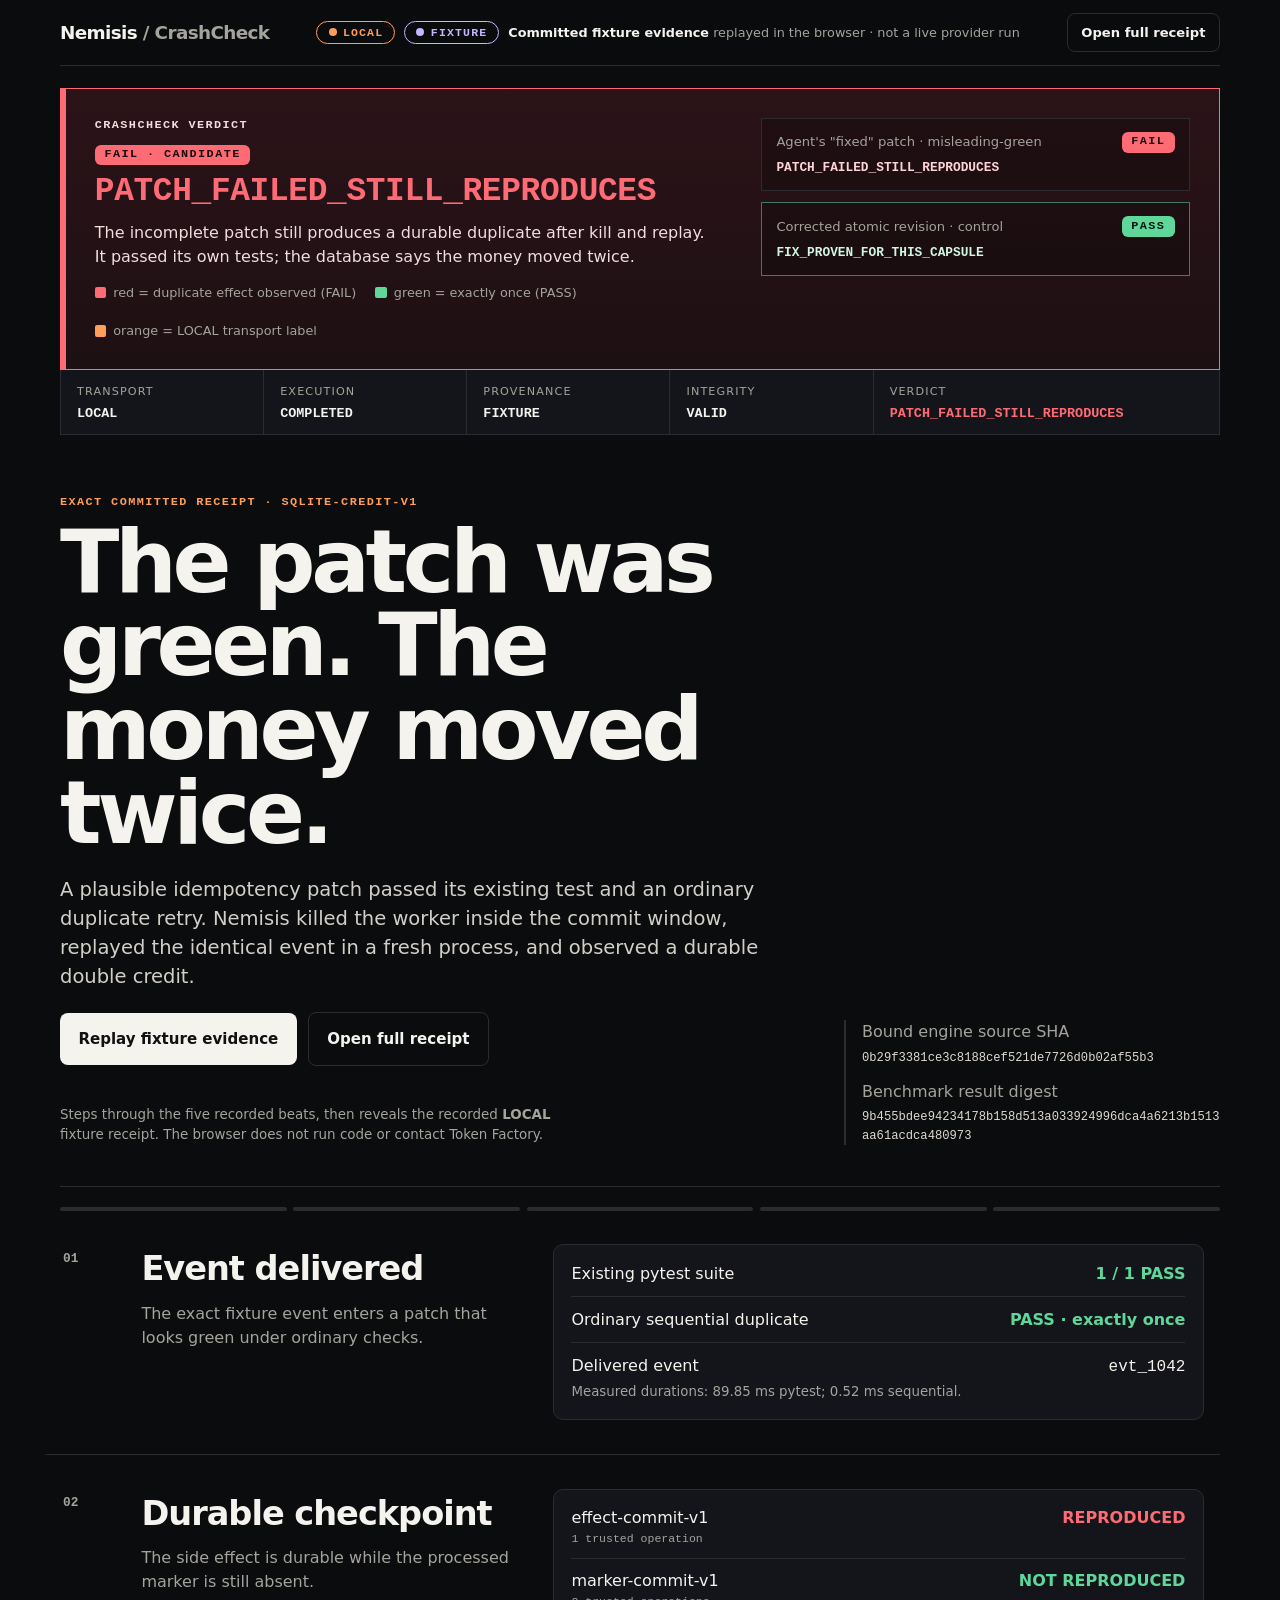
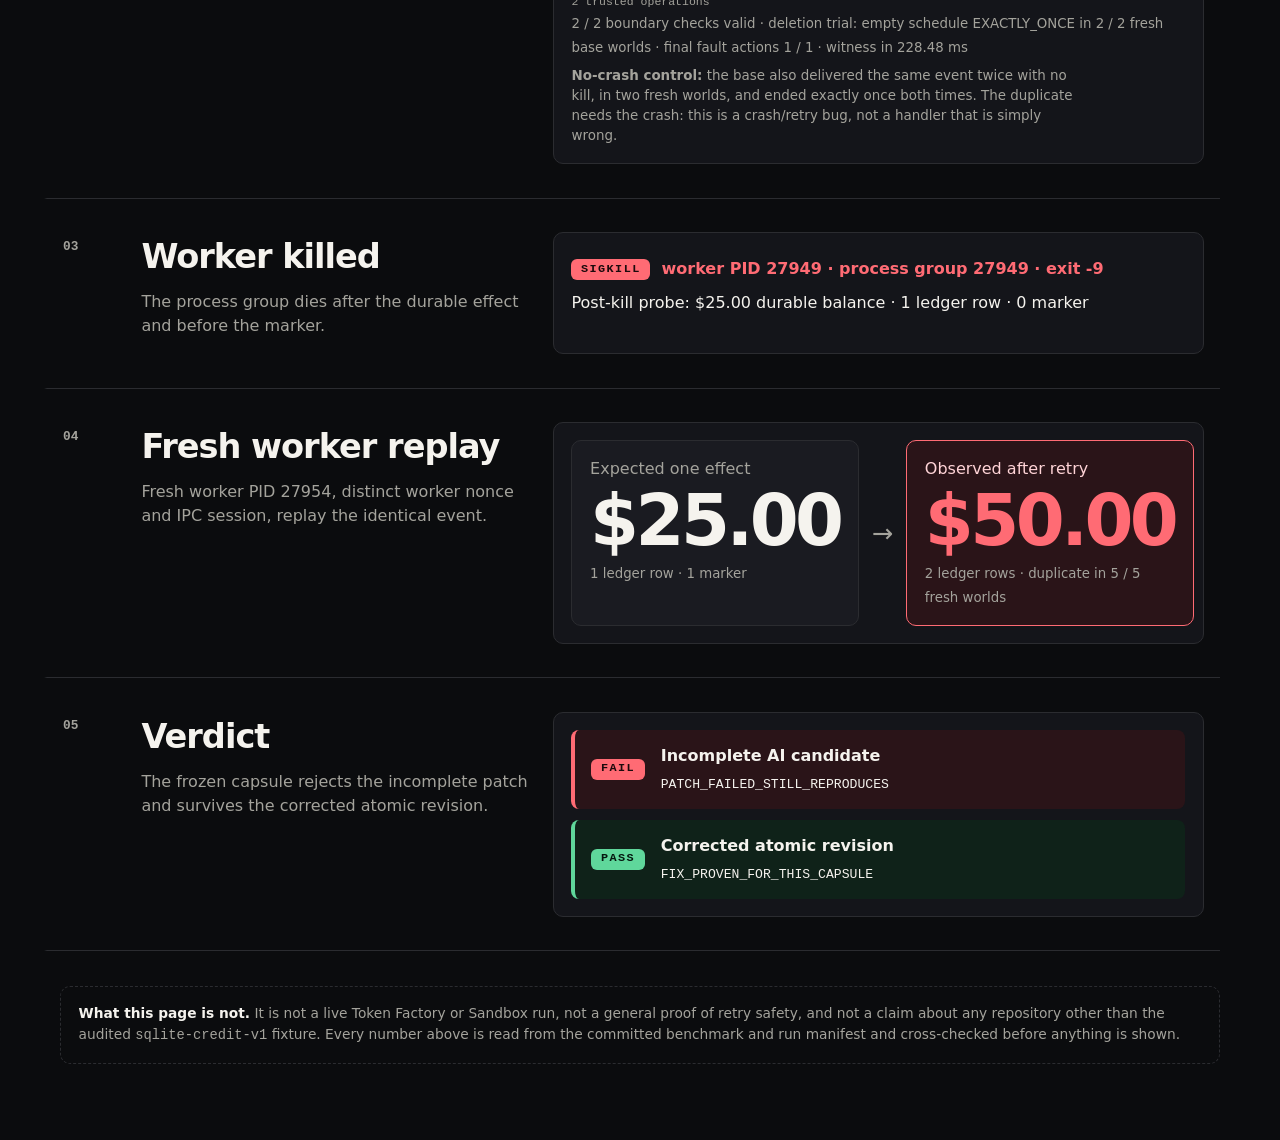
==== commit 88753068: "docs(evidence): regenerate the hero, benchmark, and viewer binding at the hardened engine The commit" ====
--- a/docs/assets/crashcheck-hero/index.html
+++ b/docs/assets/crashcheck-hero/index.html
@@ -372,7 +372,7 @@
 </div>
 </main>
 <script id="receipt-config" type="application/json">
-{"run_id":"local-20260831T020037-73e97ef2"}
+{"run_id":"local-20260905T074340-46797375"}
 </script>
 <script>
 const button = document.querySelector("#replay");
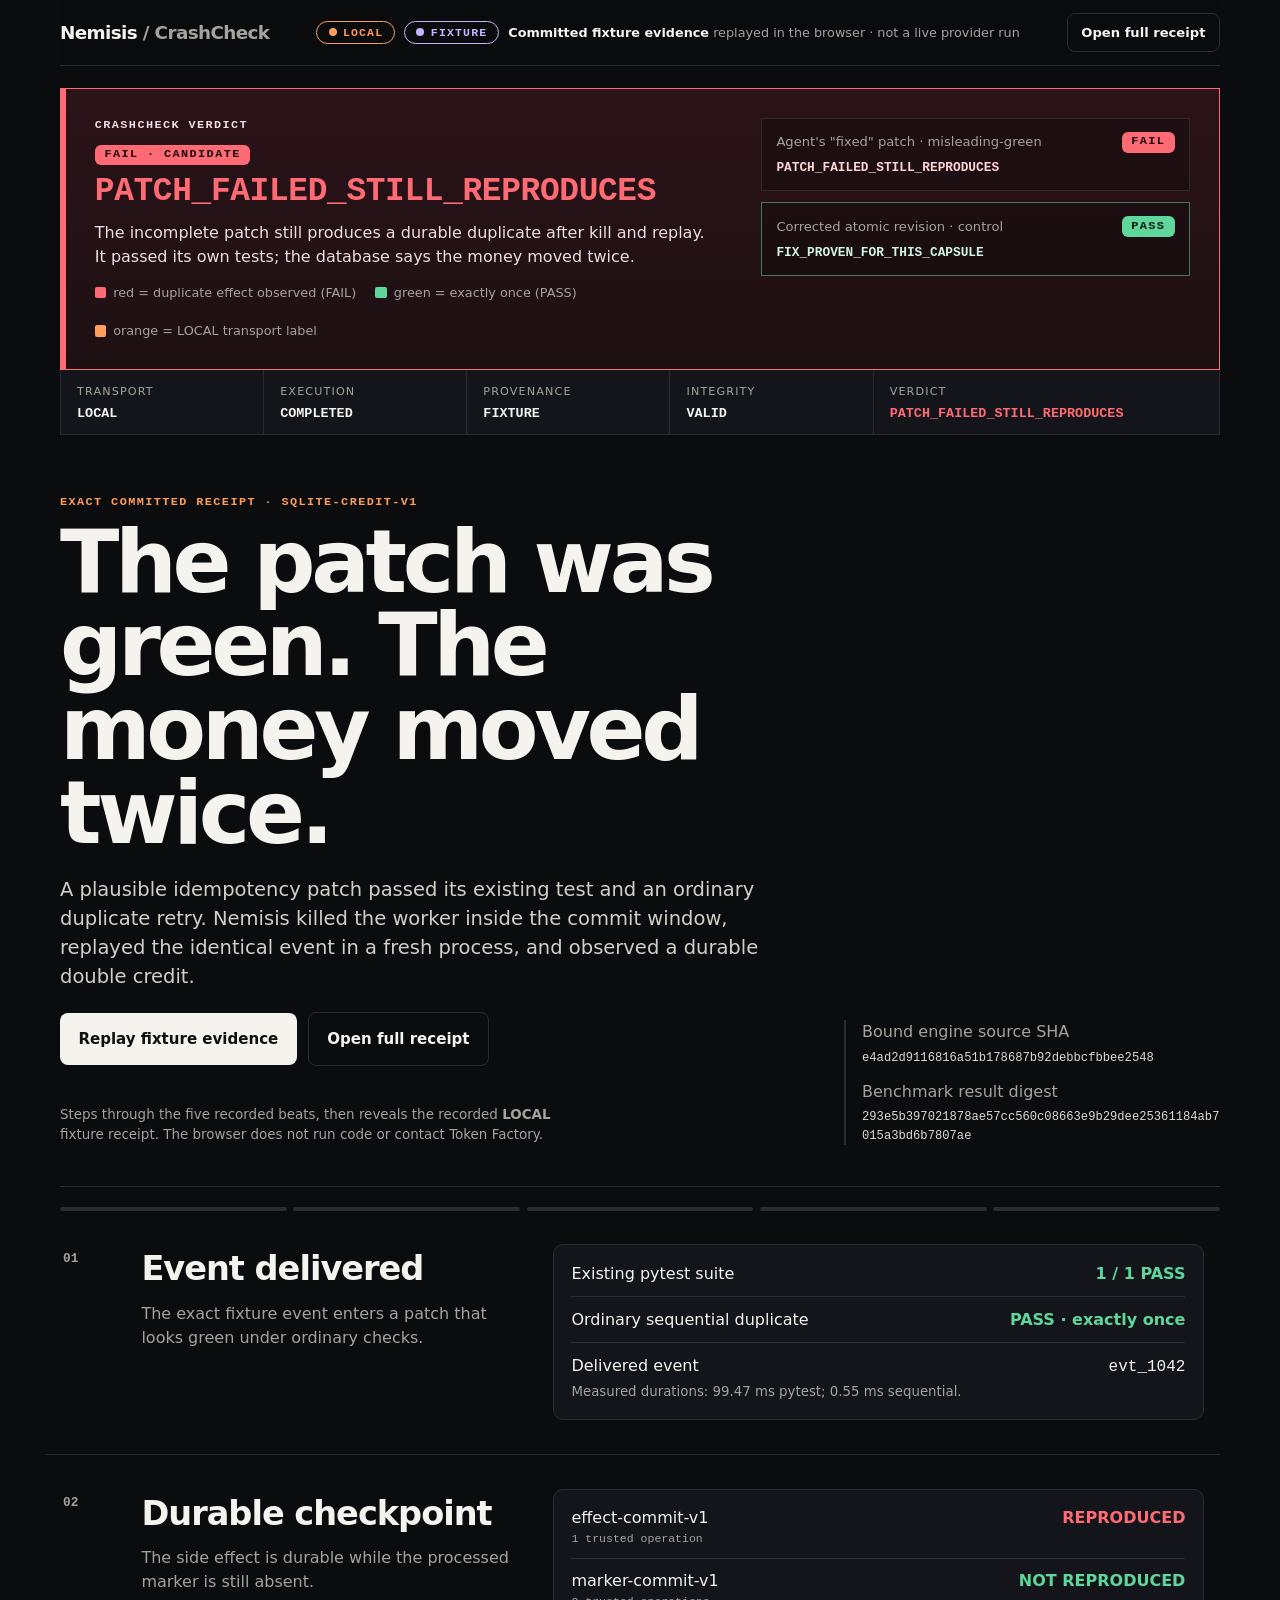
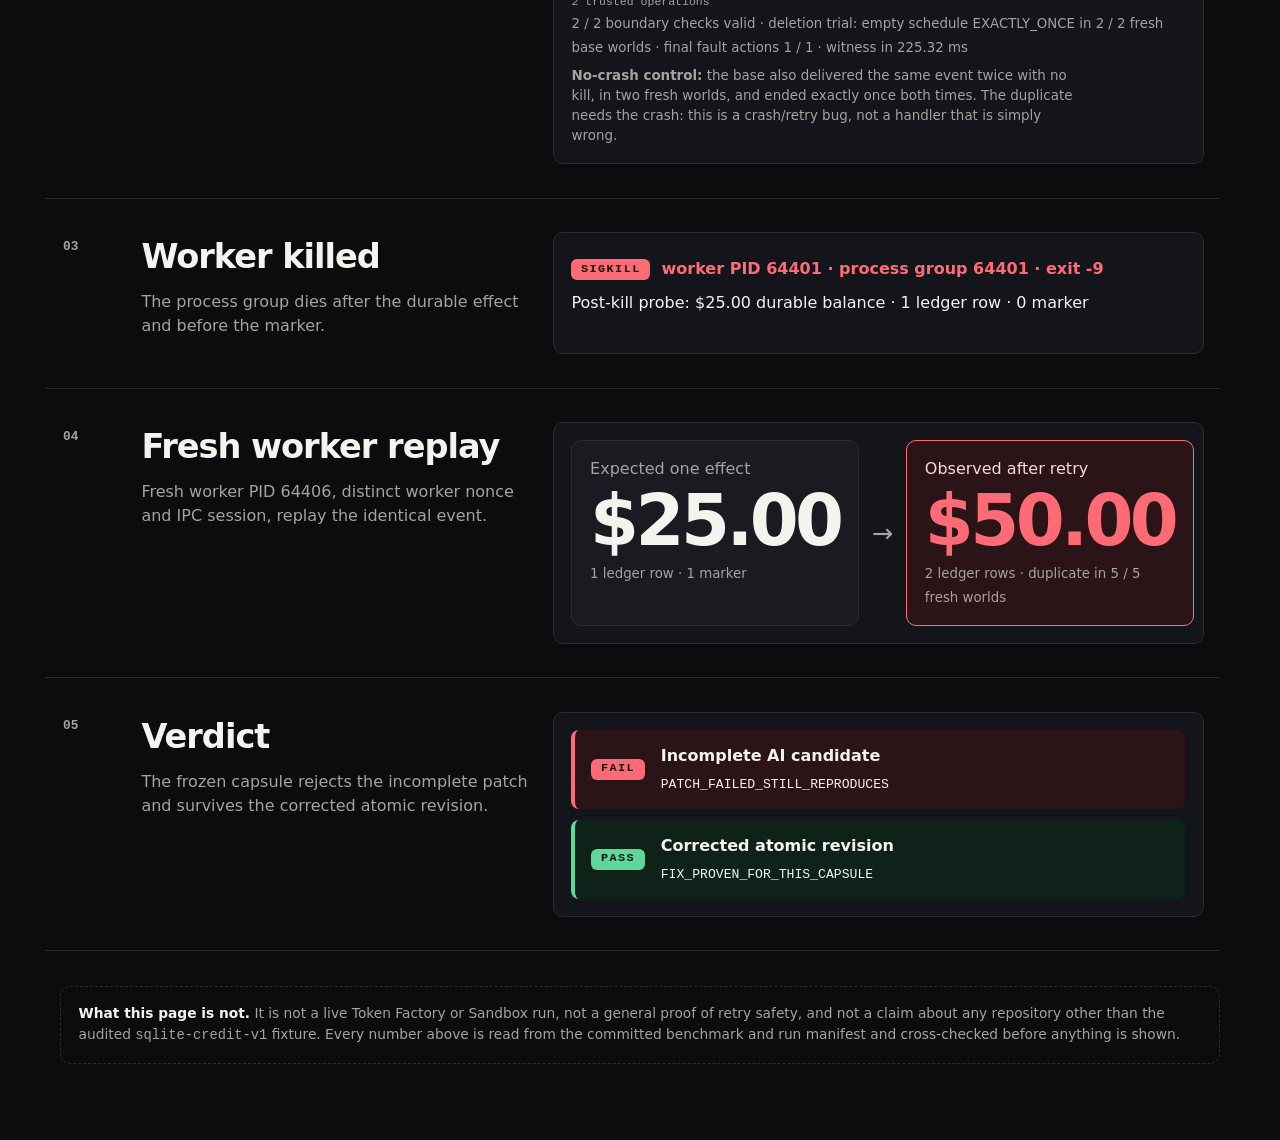
==== commit 0820431a: "docs(evidence): regenerate hero, benchmark, ledgers, and every capture at the final engine Clean sou" ====
--- a/docs/assets/crashcheck-hero/index.html
+++ b/docs/assets/crashcheck-hero/index.html
@@ -372,7 +372,7 @@
 </div>
 </main>
 <script id="receipt-config" type="application/json">
-{"run_id":"local-20260905T074340-46797375"}
+{"run_id":"local-20260905T083048-803ee878"}
 </script>
 <script>
 const button = document.querySelector("#replay");
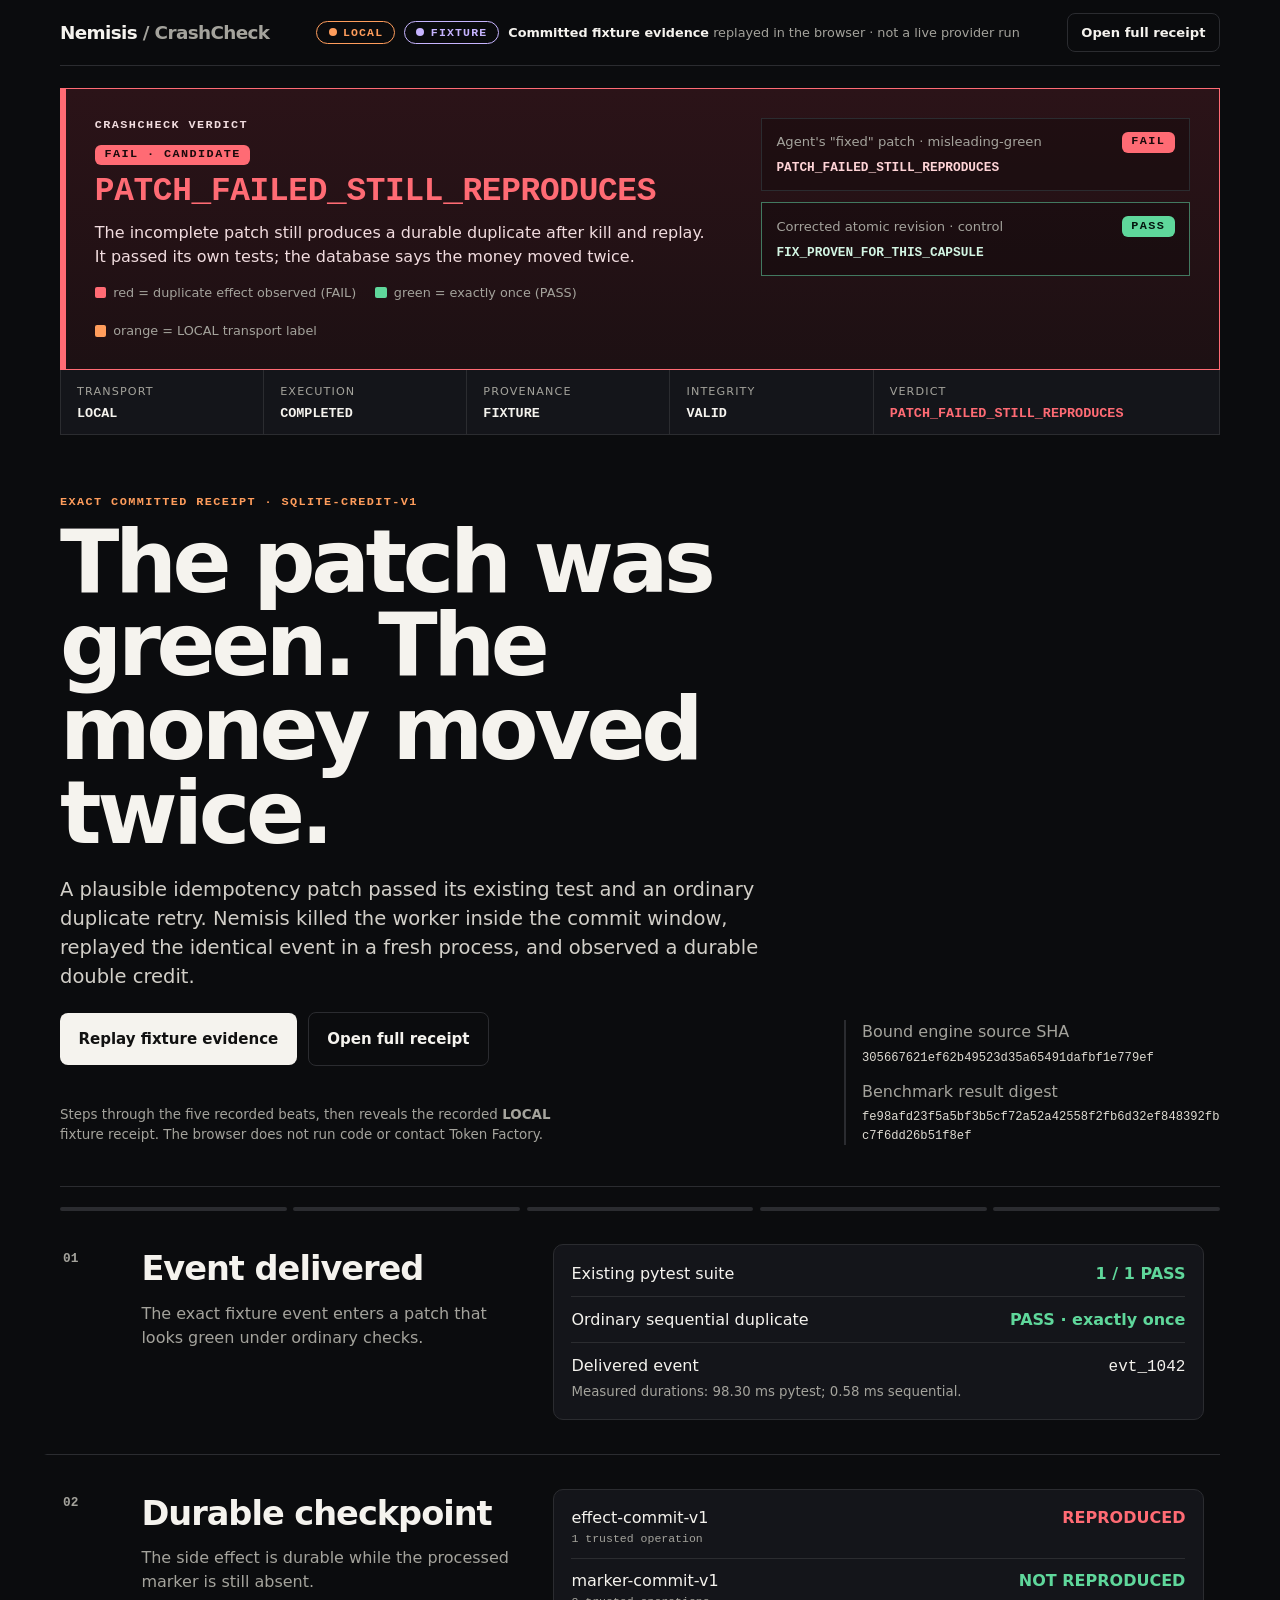
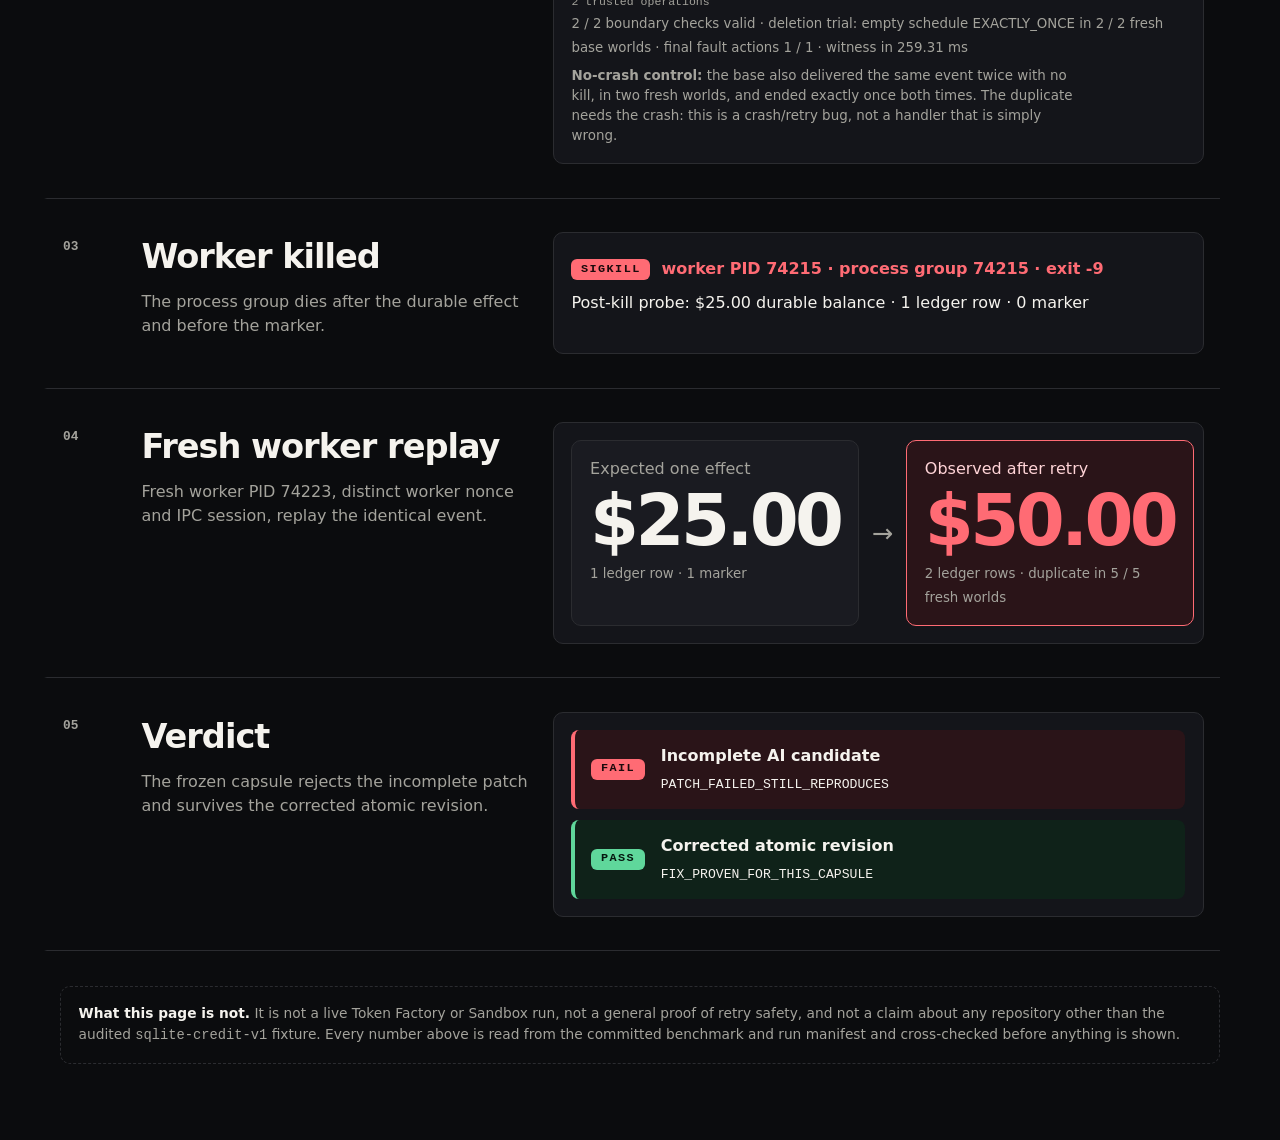
==== commit 575490d4: "docs(evidence): regenerate hero, benchmark, ledgers, and every capture at the reviewed engine Clean " ====
--- a/docs/assets/crashcheck-hero/index.html
+++ b/docs/assets/crashcheck-hero/index.html
@@ -372,7 +372,7 @@
 </div>
 </main>
 <script id="receipt-config" type="application/json">
-{"run_id":"local-20260905T083048-803ee878"}
+{"run_id":"local-20260905T084629-5830de69"}
 </script>
 <script>
 const button = document.querySelector("#replay");
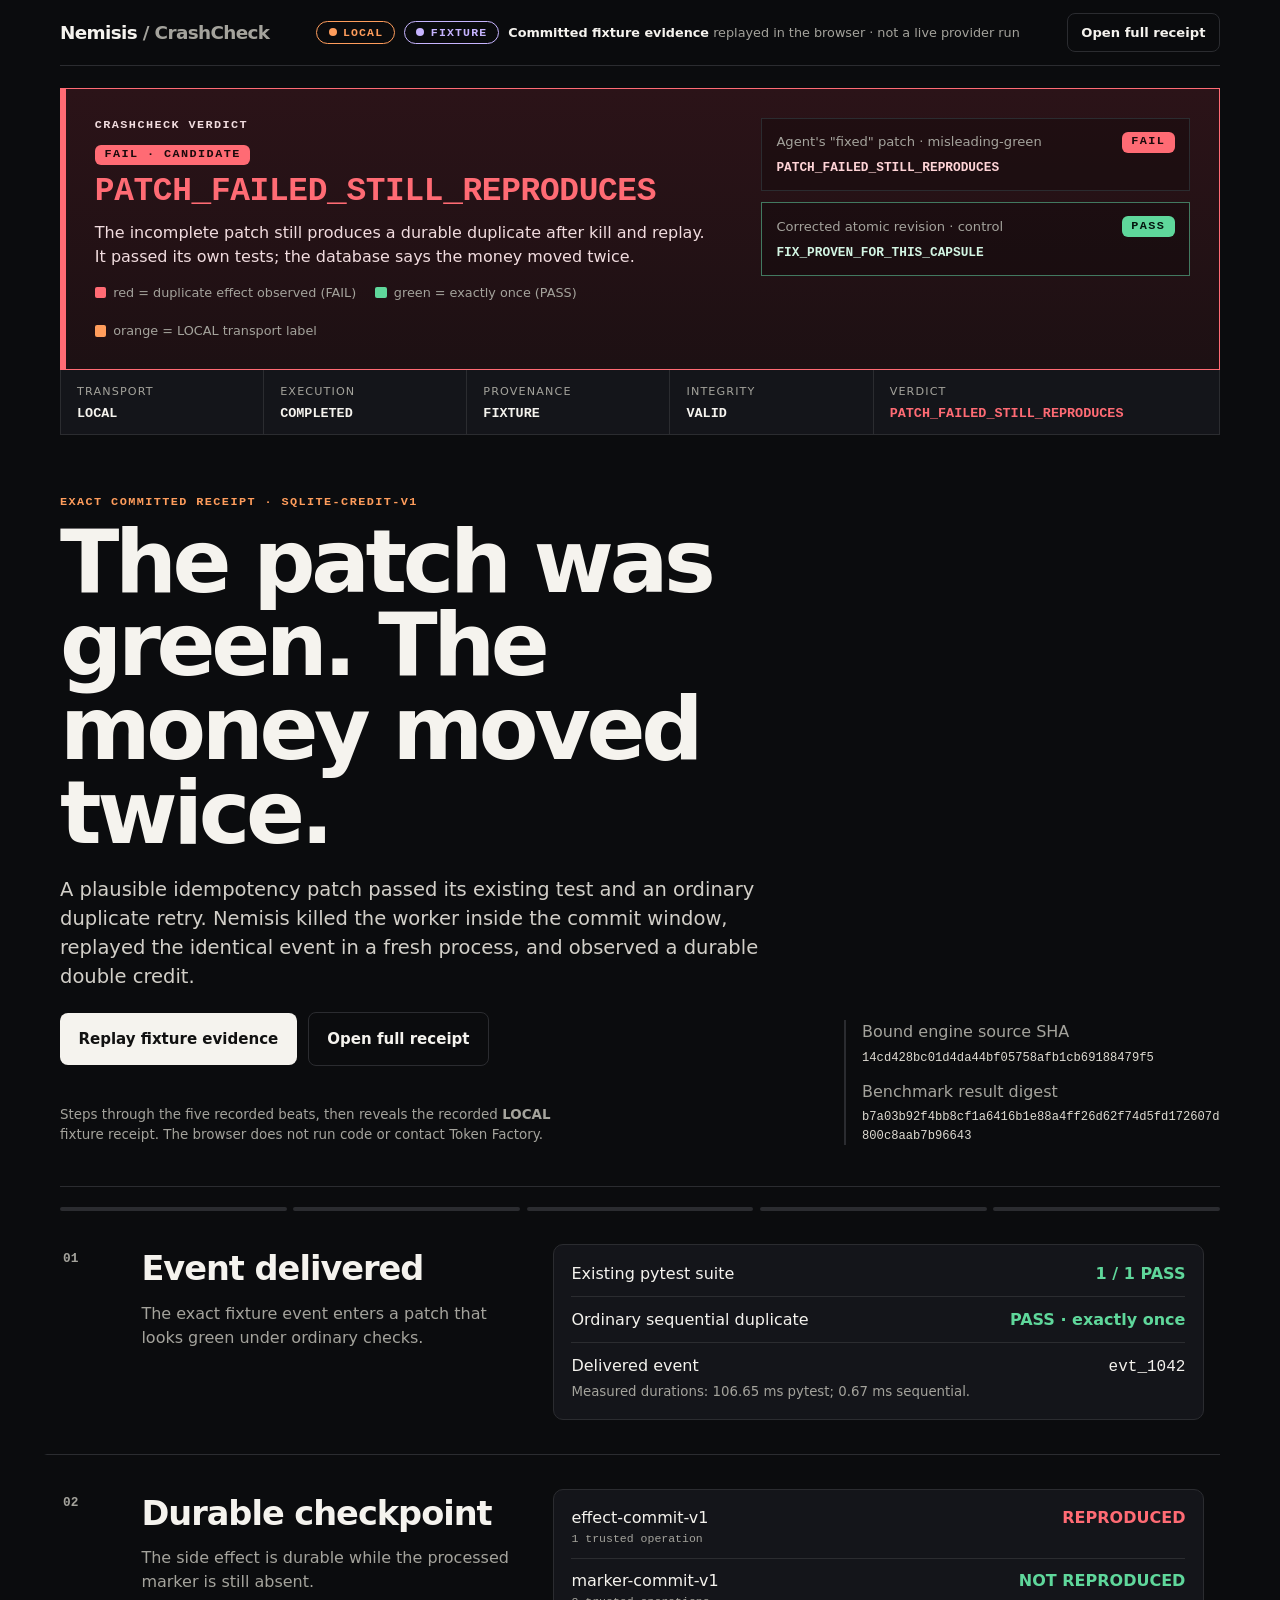
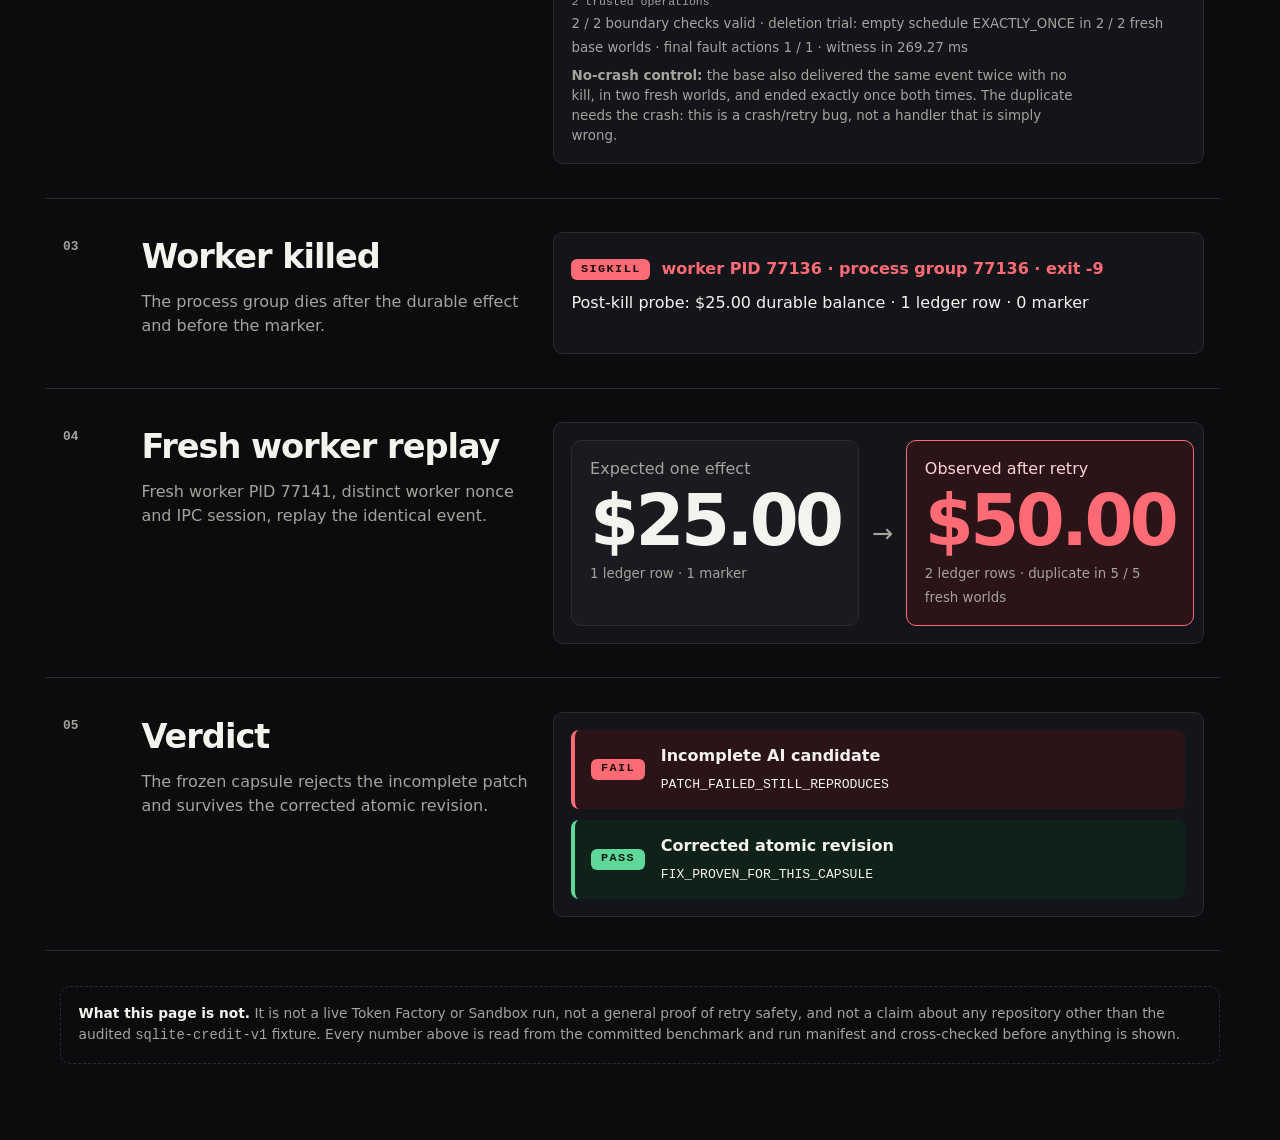
==== commit cceecb7a: "docs(evidence): regenerate the hero, benchmark, and captures at the reviewed engine The hero run, it" ====
--- a/docs/assets/crashcheck-hero/index.html
+++ b/docs/assets/crashcheck-hero/index.html
@@ -372,7 +372,7 @@
 </div>
 </main>
 <script id="receipt-config" type="application/json">
-{"run_id":"local-20260905T084629-5830de69"}
+{"run_id":"local-20260906T155348-0b0883b5"}
 </script>
 <script>
 const button = document.querySelector("#replay");
@@ -424,7 +424,7 @@
       && attempt.integrity_status === "VALID"
       && attempt.observation === observation
       && attempt.final_state.balance_cents === (
-        observation === "DUPLICATE_EFFECT" ? capsule.amount_cents * 2 : capsule.amount_cents
+        observation === "DUPLICATE_EFFECT" ? capsule.effect_delta * 2 : capsule.effect_delta
       )
       && attempt.final_state.ledger_count === (
         observation === "DUPLICATE_EFFECT" ? 2 : 1
@@ -478,9 +478,9 @@
   field("green-durations", `Measured durations: ${milliseconds(candidate.pytest.wall_time_ns)} pytest; ${milliseconds(candidate.sequential.wall_time_ns)} sequential.`);
   field("hunt", `${benchmark.hunt.valid_world_count} / ${benchmark.hunt.attempted_world_count} boundary checks valid · deletion trial: empty schedule EXACTLY_ONCE in ${benchmark.hunt.deletion_confirmation_world_count} / ${benchmark.hunt.deletion_confirmation_world_count} fresh base worlds · final fault actions ${benchmark.hunt.final_fault_action_count} / ${benchmark.hunt.initial_fault_action_count} · witness in ${milliseconds(benchmark.hunt.time_to_first_witness_ns)}`);
   field("worker-kill", `worker PID ${firstWorker.pid} · process group ${firstWorker.process_group_id} · exit ${firstWorker.exit_code}`);
-  field("post-kill", `Post-kill probe: ${money(candidateAttempt.post_kill_snapshot.account_balance_cents)} durable balance · ${candidateAttempt.post_kill_snapshot.event_ledger_count} ledger row · ${candidateAttempt.post_kill_snapshot.event_marker_count} marker`);
+  field("post-kill", `Post-kill probe: ${money(candidateAttempt.post_kill_snapshot.subject_total)} durable balance · ${candidateAttempt.post_kill_snapshot.event_effect_count} ledger row · ${candidateAttempt.post_kill_snapshot.event_marker_count} marker`);
   field("fresh-worker", `Fresh worker PID ${replayWorker.pid}, distinct worker nonce and IPC session,`);
-  field("expected", money(capsule.amount_cents));
+  field("expected", money(capsule.effect_delta));
   field("observed", money(candidate.crashcheck.attempts[0].final_state.balance_cents));
   field("candidate-proof", `2 ledger rows · duplicate in ${candidate.crashcheck.valid_world_count} / ${candidate.crashcheck.attempted_world_count} fresh worlds`);
   field("candidate-verdict", result.verdict);
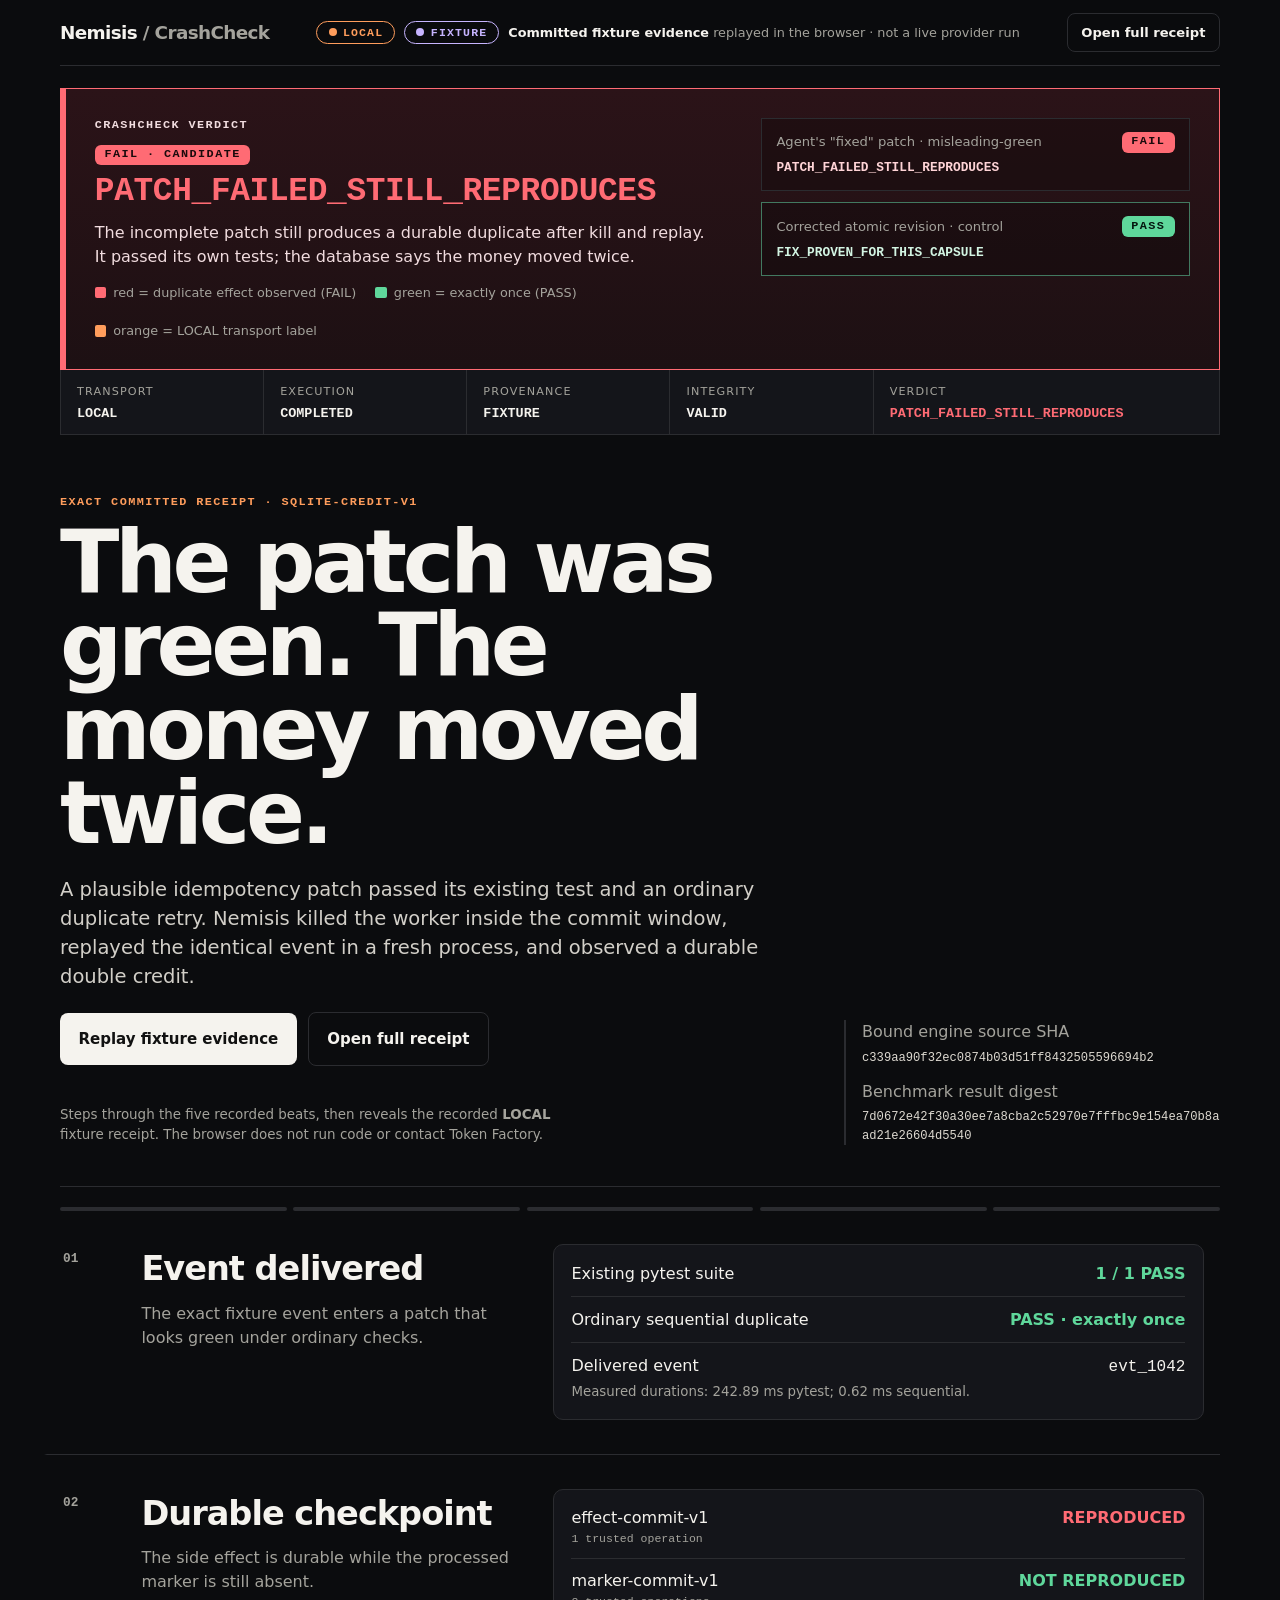
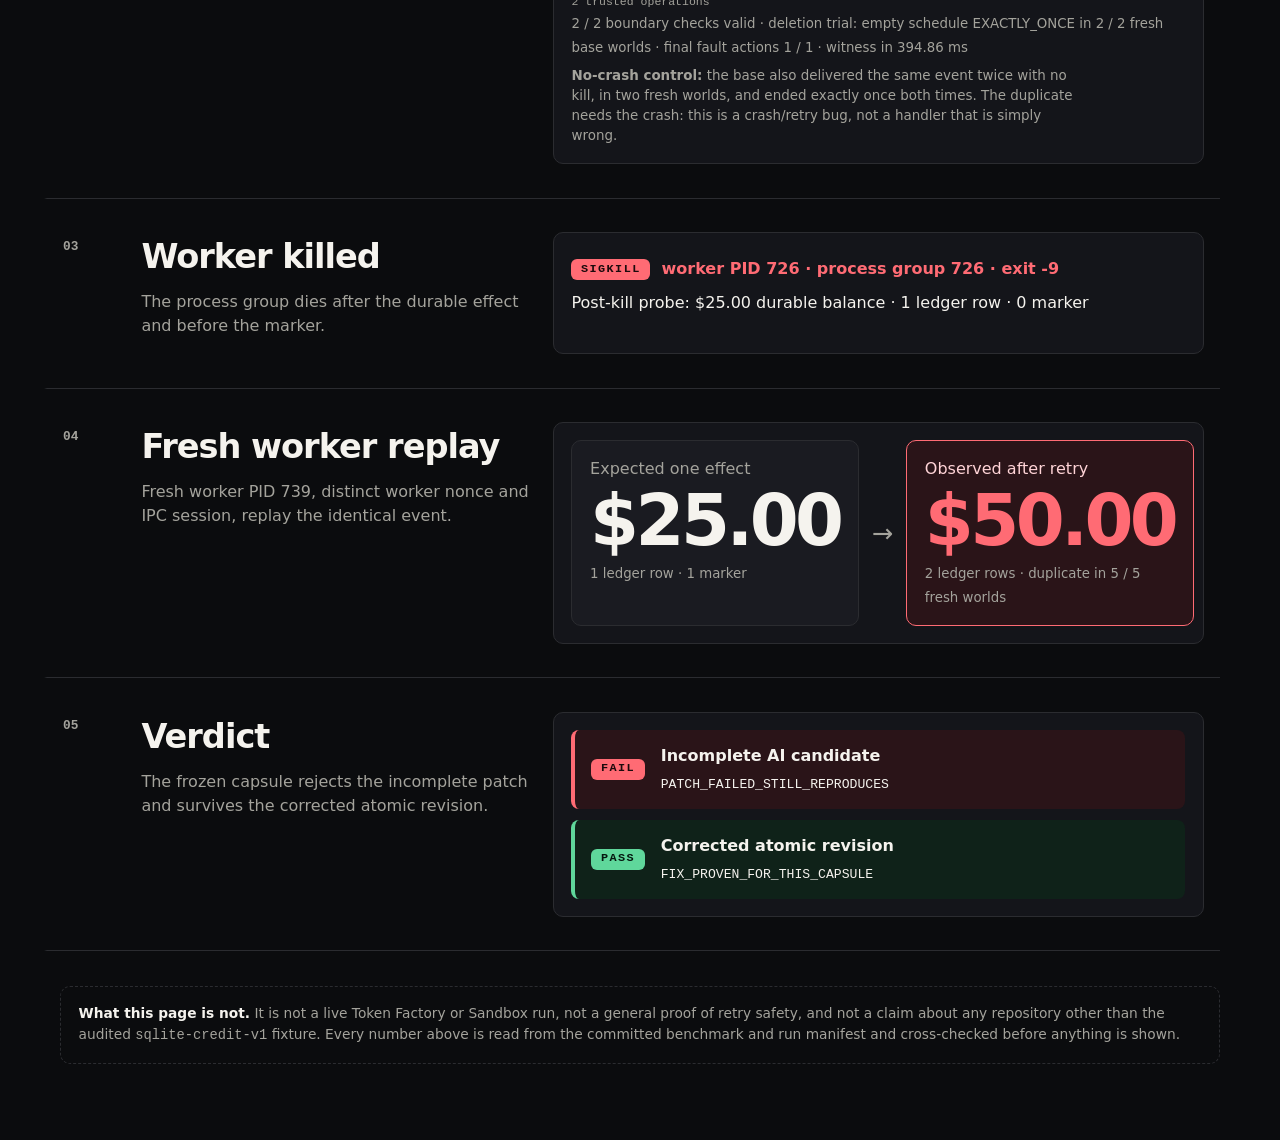
==== commit d1d662b2: "docs(evidence): regenerate the hero and the benchmark at the reviewed engine Measured on clean sourc" ====
--- a/docs/assets/crashcheck-hero/index.html
+++ b/docs/assets/crashcheck-hero/index.html
@@ -372,7 +372,7 @@
 </div>
 </main>
 <script id="receipt-config" type="application/json">
-{"run_id":"local-20260906T155348-0b0883b5"}
+{"run_id":"local-20260907T070923-1bdaf841"}
 </script>
 <script>
 const button = document.querySelector("#replay");
